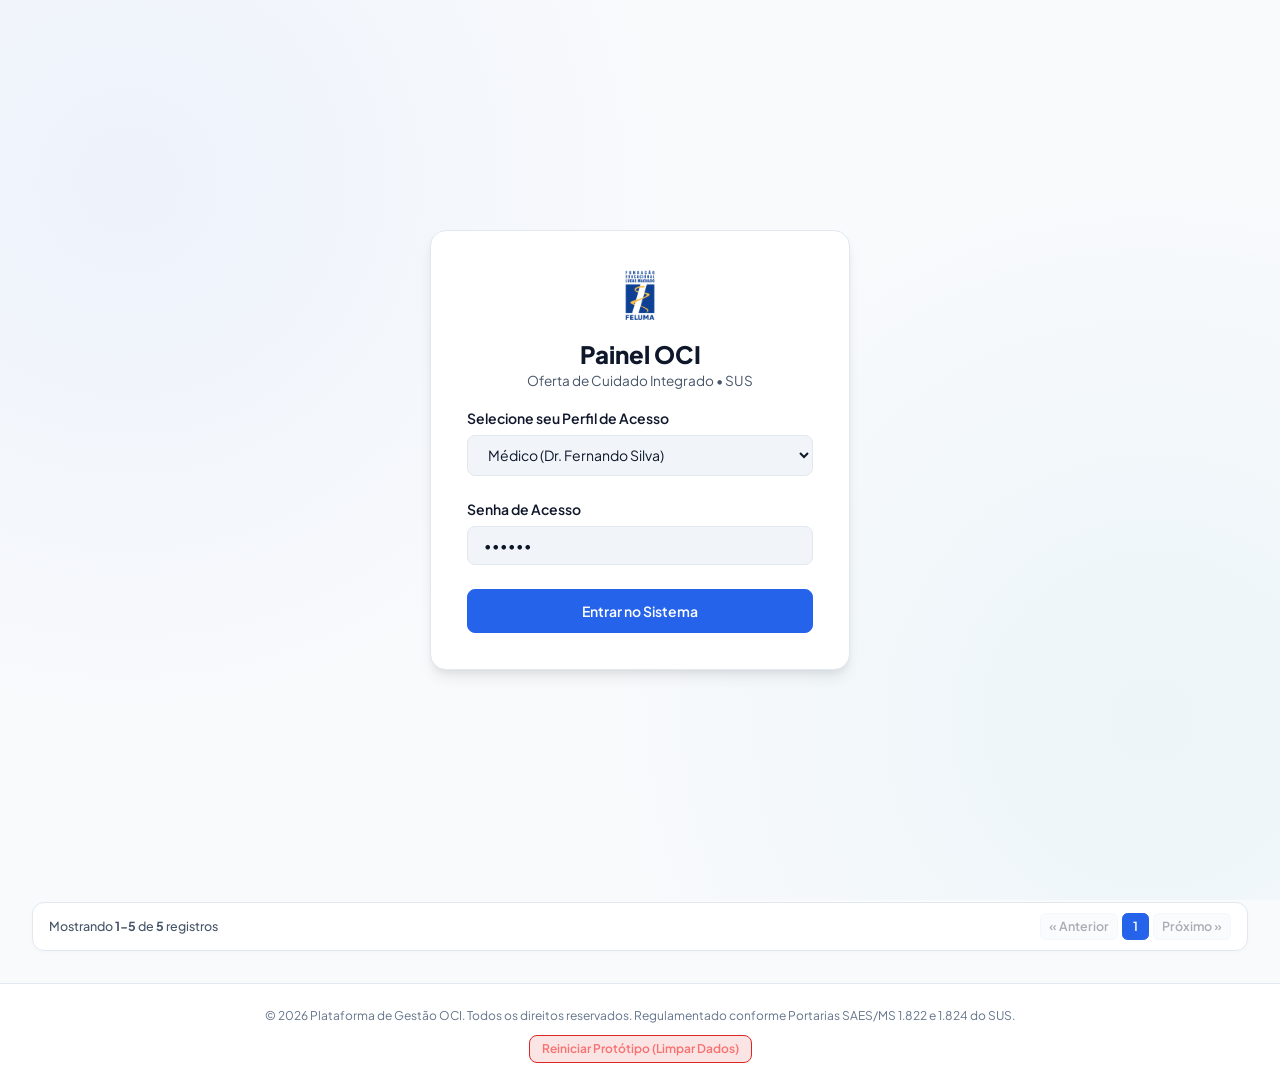
==== index.html @ 4ead066e "fix: consolidado OCI corrigido (proc.id_remessa) + modal detalhe de remessa com pacientes por OCI" ====
<!DOCTYPE html>
<html lang="pt-BR">
<head>
    <meta charset="UTF-8">
    <meta name="viewport" content="width=device-width, initial-scale=1.0">
    <title>Plataforma OCI - Oferta de Cuidado Integrado</title>
    <link rel="stylesheet" href="style.css">
</head>
<body>

    <!-- Header -->
    <header>
        <div class="logo-container">
            <img src="Logo_Feluma.png" alt="Logo Feluma" class="logo-img">
            <div class="logo-text">
                <h1>Painel OCI</h1>
                <span>Oferta de Cuidado Integrado (SUS)</span>
            </div>
        </div>

        <!-- Seletor de Perfis -->
        <div class="profile-tabs">
            <button class="tab-btn active" data-profile="medico">
                <svg viewBox="0 0 24 24" width="16" height="16" fill="currentColor"><path d="M12 2C6.48 2 2 6.48 2 12s4.48 10 10 10 10-4.48 10-10S17.52 2 12 2zm1 17h-2v-2h2v2zm2.07-7.75l-.9.92C13.45 12.9 13 13.5 13 15h-2v-.5c0-1.1.45-2.1 1.17-2.83l1.24-1.26c.37-.36.59-.86.59-1.41 0-1.1-.9-2-2-2s-2 .9-2 2H7c0-2.76 2.24-5 5-5s5 2.24 5 5c0 1.04-.42 1.99-1.07 2.75z"/></svg>
                Médico
            </button>
            <button class="tab-btn" data-profile="navegacao">
                <svg viewBox="0 0 24 24" width="16" height="16" fill="currentColor"><path d="M12 2L2 22h20L12 2zm0 3.99L19.53 19H4.47L12 5.99zM13 16h-2v2h2v-2zm0-6h-2v4h2v-4z"/></svg>
                Navegação
            </button>
            <button class="tab-btn" data-profile="faturamento">
                <svg viewBox="0 0 24 24" width="16" height="16" fill="currentColor"><path d="M21 18v1c0 1.1-.9 2-2 2H5c-1.11 0-2-.9-2-2V5c0-1.1.89-2 2-2h14c1.1 0 2 .9 2 2v1h-9c-1.11 0-2 .9-2 2v8c0 1.1.89 2 2 2h9zm-9-2h10V8H12v8zm4-2.5c-.83 0-1.5-.67-1.5-1.5s.67-1.5 1.5-1.5 1.5.67 1.5 1.5-.67 1.5-1.5 1.5z"/></svg>
                Faturamento
            </button>
        </div>

        <!-- Botão Panorama Geral (Acessível a todos) -->
        <button class="btn btn-sm" id="btn-panorama-geral" style="margin-left: auto; margin-right: 1rem; background-color: var(--accent-glow); color: var(--accent); border-color: var(--accent); font-weight: 700; display: inline-flex; align-items: center; gap: 0.25rem;" onclick="openPanoramaGeralModal()">
            <svg viewBox="0 0 24 24" width="14" height="14" fill="currentColor" style="margin-top:-1px;"><path d="M19 3H5c-1.1 0-2 .9-2 2v14c0 1.1.9 2 2 2h14c1.1 0 2-.9 2-2V5c0-1.1-.9-2-2-2zM9 17H7v-7h2v7zm4 0h-2V7h2v10zm4 0h-2v-4h2v4z"/></svg>
            Panorama Geral OCI
        </button>

        <!-- Informações do Usuário Ativo -->
        <div class="user-badge">
            <div class="user-avatar" id="avatar-sigla">DR</div>
            <div class="user-info">
                <span class="user-name">Dr. Fernando Silva</span>
                <span class="user-role">Médico Prestador</span>
            </div>
            <button class="btn btn-sm btn-logout" id="btn-logout" style="margin-left: 0.75rem; background-color: var(--danger-glow); color: var(--danger); border-color: var(--danger); font-size: 0.7rem; padding: 0.25rem 0.5rem;">
                Sair
            </button>
        </div>
    </header>

    <!-- Main Content -->
    <main>
        
        <!-- VISÃO 1: MÉDICO -->
        <section id="view-medico" class="view-section active">
            <div class="section-header">
                <div class="section-title">
                    <h2>Meus Atendimentos</h2>
                    <p>Selecione um atendimento realizado no SoulMV (Oracle) para incluir o paciente em uma linha de cuidado OCI do SUS.</p>
                </div>
            </div>

            <!-- Stats Rápidos -->
            <div class="stats-grid">
                <div class="stat-card blue">
                    <div class="stat-icon">
                        <svg viewBox="0 0 24 24" fill="currentColor"><path d="M19 3H5c-1.1 0-2 .9-2 2v14c0 1.1.9 2 2 2h14c1.1 0 2-.9 2-2V5c0-1.1-.9-2-2-2zm-2 10h-4v4h-2v-4H7v-2h4V7h2v4h4v2z"/></svg>
                    </div>
                    <div class="stat-info">
                        <div class="stat-value" id="stat-medico-pendentes">0</div>
                        <div class="stat-label">Atendimentos Sem OCI</div>
                    </div>
                </div>
            </div>

            <!-- Filtros -->
            <div class="actions-bar">
                <div class="filters" style="display:flex; gap:0.75rem; flex-wrap:wrap; align-items:center;">
                    <input type="text" id="search-medico" class="search-input" placeholder="Buscar por paciente ou atendimento..." oninput="resetPageMedicoAndRender()">
                    <div style="display:inline-flex; align-items:center; gap:0.5rem; font-size:0.85rem; color:var(--text-secondary);">
                        <label for="medico-date-start">Período de:</label>
                        <input type="date" id="medico-date-start" class="select-input" style="padding:0.4rem 0.6rem;" onchange="resetPageMedicoAndRender()">
                        <label for="medico-date-end">até:</label>
                        <input type="date" id="medico-date-end" class="select-input" style="padding:0.4rem 0.6rem;" onchange="resetPageMedicoAndRender()">
                    </div>
                </div>
            </div>

            <!-- Tabela de Atendimentos -->
            <div class="table-container">
                <table>
                    <thead>
                        <tr>
                            <th>Nº Atendimento (SoulMV)</th>
                            <th>Unidade</th>
                            <th>Data Atend.</th>
                            <th>Prontuário</th>
                            <th>Paciente</th>
                            <th>Especialidade</th>
                            <th>Status OCI</th>
                            <th>Ações</th>
                        </tr>
                    </thead>
                    <tbody id="table-medico-body">
                        <!-- Gerado Dinamicamente -->
                    </tbody>
                </table>
            </div>
            <!-- Paginação do Médico -->
            <div id="medico-pagination" class="pagination-container">
                <!-- Gerado dinamicamente via JS -->
            </div>
        </section>

        <!-- VISÃO 2: NAVEGAÇÃO -->
        <section id="view-navegacao" class="view-section">
            <div class="section-header">
                <div class="section-title">
                    <h2>Navegação de Pacientes (Linha de Cuidado OCI)</h2>
                    <p>Acompanhe os procedimentos solicitados pelos médicos, realize os agendamentos e registre a data de conclusão.</p>
                </div>
            </div>

            <div class="stats-grid">
                <div class="stat-card info">
                    <div class="stat-icon">
                        <svg viewBox="0 0 24 24" fill="currentColor"><path d="M16 11c1.66 0 2.99-1.34 2.99-3S17.66 5 16 5c-1.66 0-3 1.34-3 3s1.34 3 3 3zm-8 0c1.66 0 2.99-1.34 2.99-3S9.66 5 8 5C6.34 5 5 6.34 5 8s1.34 3 3 3zm0 2c-2.33 0-7 1.17-7 3.5V19h14v-2.5c0-2.33-4.67-3.5-7-3.5zm8 0c-.29 0-.62.02-.97.05 1.16.84 1.97 1.97 1.97 3.45V19h6v-2.5c0-2.33-4.67-3.5-7-3.5z"/></svg>
                    </div>
                    <div class="stat-info">
                        <div class="stat-value" id="stat-navegacao-ativas">0</div>
                        <div class="stat-label">Pacientes Ativos em OCI</div>
                    </div>
                </div>
            </div>

            <div class="actions-bar">
                <div class="filters" style="display:flex; gap:0.75rem; flex-wrap:wrap; align-items:center;">
                    <input type="text" id="search-navegacao" class="search-input" placeholder="Buscar por paciente ou código OCI..." oninput="resetPageNavegacaoAndRender()">
                    <div style="display:inline-flex; align-items:center; gap:0.5rem; font-size:0.85rem; color:var(--text-secondary);">
                        <label for="navegacao-date-start">Inclusão OCI de:</label>
                        <input type="date" id="navegacao-date-start" class="select-input" style="padding:0.4rem 0.6rem;" onchange="resetPageNavegacaoAndRender()">
                        <label for="navegacao-date-end">até:</label>
                        <input type="date" id="navegacao-date-end" class="select-input" style="padding:0.4rem 0.6rem;" onchange="resetPageNavegacaoAndRender()">
                    </div>
                </div>
            </div>

            <!-- Grade de Cartões de Navegação -->
            <div class="kanban-board" id="navegacao-cards">
                <!-- Gerado Dinamicamente -->
            </div>
            <!-- Paginação da Navegação -->
            <div id="navegacao-pagination" class="pagination-container">
                <!-- Gerado dinamicamente via JS -->
            </div>
        </section>

        <!-- VISÃO 3: FATURAMENTO -->
        <section id="view-faturamento" class="view-section">
            <div class="section-header">
                <div class="section-title">
                    <h2>Auditoria e Faturamento SUS (APAC OCI)</h2>
                    <p>Controle as contas pacientes criadas automaticamente. Valide a integridade de dados e envie os exames concluídos ao SUS.</p>
                </div>
            </div>

            <div class="stats-grid">
                <div class="stat-card green">
                    <div class="stat-icon">
                        <svg viewBox="0 0 24 24" fill="currentColor"><path d="M12 2C6.48 2 2 6.48 2 12s4.48 10 10 10 10-4.48 10-10S17.52 2 12 2zm1 15h-2v-6h2v6zm0-8h-2V7h2v2z"/></svg>
                    </div>
                    <div class="stat-info">
                        <div class="stat-value" id="stat-faturamento-faturados">0</div>
                        <div class="stat-label">Exames Prontos/Faturados</div>
                    </div>
                </div>
                <div class="stat-card red">
                    <div class="stat-icon">
                        <svg viewBox="0 0 24 24" fill="currentColor"><path d="M12 2C6.48 2 2 6.48 2 12s4.48 10 10 10 10-4.48 10-10S17.52 2 12 2zm1 15h-2v-2h2v2zm0-4h-2V7h2v6z"/></svg>
                    </div>
                    <div class="stat-info">
                        <div class="stat-value" id="stat-faturamento-glosados">0</div>
                        <div class="stat-label">Glosas Ativas (Recusadas)</div>
                    </div>
                </div>
                <div class="stat-card orange">
                    <div class="stat-icon">
                        <svg viewBox="0 0 24 24" fill="currentColor"><path d="M19 3H5c-1.1 0-2 .9-2 2v14c0 1.1.9 2 2 2h14c1.1 0 2-.9 2-2V5c0-1.1-.9-2-2-2zm-5 14H7v-2h7v2zm3-4H7v-2h10v2zm0-4H7V7h10v2z"/></svg>
                    </div>
                    <div class="stat-info">
                        <div class="stat-value" id="stat-faturamento-remessas">0</div>
                        <div class="stat-label">Lotes de Remessa Fechados</div>
                    </div>
                </div>
            </div>

            <!-- Layout Duas Colunas para Auditoria e Lotes -->
            <div style="display: grid; grid-template-columns: 2.2fr 1fr; gap: 1.5rem; align-items: start;">
                
                <!-- Coluna Esquerda: Contas Pacientes -->
                <div>
                    <div class="actions-bar" style="margin-bottom: 1rem;">
                        <div class="filters" style="display:flex; gap:0.75rem; flex-wrap:wrap; align-items:center; flex:1;">
                            <input type="text" id="search-faturamento" class="search-input" placeholder="Buscar por paciente ou código OCI..." oninput="resetPageFaturamentoAndRender()" style="max-width:240px;">
                            <div style="display:inline-flex; align-items:center; gap:0.35rem; font-size:0.78rem; color:var(--text-secondary);">
                                <label for="faturamento-date-start">OCI de:</label>
                                <input type="date" id="faturamento-date-start" class="select-input" style="padding:0.35rem 0.5rem; font-size:0.78rem;" onchange="resetPageFaturamentoAndRender()">
                                <label for="faturamento-date-end">até:</label>
                                <input type="date" id="faturamento-date-end" class="select-input" style="padding:0.35rem 0.5rem; font-size:0.78rem;" onchange="resetPageFaturamentoAndRender()">
                            </div>
                        </div>
                        <button class="btn" onclick="openGerenciarOcisModal()" style="background-color: var(--info-glow); color: var(--info); border-color: var(--info); font-size: 0.78rem; padding: 0.45rem 0.75rem;">
                            Tabela OCI
                        </button>
                    </div>
                    
                    <div id="faturamento-contas-list">
                        <!-- Gerado Dinamicamente -->
                    </div>
                    <!-- Paginação do Faturamento -->
                    <div id="faturamento-pagination" class="pagination-container" style="margin-top: 1rem;">
                        <!-- Gerado dinamicamente via JS -->
                    </div>
                </div>
                
                <!-- Coluna Direita: Painel de Lotes e Faturas -->
                <div>
                    <div style="background-color: var(--bg-secondary); border: 1px solid var(--border-color); border-radius: 0.75rem; padding: 1.25rem; box-shadow: var(--card-shadow);">
                        <div style="display: flex; justify-content: space-between; align-items: center; border-bottom: 1px solid var(--border-color); padding-bottom: 0.75rem; margin-bottom: 1rem; flex-wrap: wrap; gap: 0.5rem;">
                            <h3 style="font-size: 1rem; font-weight: 700;">Lotes de Remessa (SUS)</h3>
                            <div style="display: flex; gap: 0.35rem;">
                                <button class="btn btn-primary btn-sm" onclick="openGerarRemessaModal()">Criar Remessa</button>
                                <button class="btn btn-sm" onclick="openConsolidadoOcisModal()" style="background-color: var(--success-glow); color: var(--success); border-color: var(--success); font-size: 0.75rem; padding: 0.35rem 0.5rem;" title="Visualizar Consolidação de Remessas agrupadas por OCI">Consolidado OCI</button>
                            </div>
                        </div>
                        </div>
                        
                        <p style="font-size: 0.8rem; color: var(--text-secondary); margin-bottom: 1rem;">
                            Agrupe contas pacientes faturadas e consolide uma remessa (lote de faturamento SUS) para envio ao SIA/SUS.
                        </p>
                        
                        <div id="lista-lotes-remessa" style="display: flex; flex-direction: column; gap: 0.75rem;">
                            <!-- Gerado Dinamicamente -->
                        </div>
                    </div>
                </div>
                
            </div>
        </section>

    </main>

    <!-- FOOTER -->
    <footer>
        <p>&copy; 2026 Plataforma de Gestão OCI. Todos os direitos reservados. Regulamentado conforme Portarias SAES/MS 1.822 e 1.824 do SUS.</p>
        <button class="btn btn-sm" style="margin-top:0.75rem; background-color:var(--danger-glow); color:#f87171; border-color:var(--danger);" onclick="resetSimulador()">Reiniciar Protótipo (Limpar Dados)</button>
    </footer>

    <!-- MODAL 1: INCLUSÃO DE OCI (MÉDICO) -->
    <div id="modal-oci" class="modal-overlay">
        <div class="modal-content">
            <div class="modal-header">
                <div class="modal-title">
                    <h3>Prescrever Oferta de Cuidado Integrado (OCI)</h3>
                </div>
                <button class="modal-close">&times;</button>
            </div>
            <form id="form-inclusao-oci">
                <div class="modal-body">
                    <!-- Resumo do Paciente -->
                    <div class="paciente-info-summary">
                        <div class="info-item">
                            <label>Paciente</label>
                            <span id="modal-paciente-nome">Paciente Exemplo</span>
                        </div>
                        <div class="info-item">
                            <label>Prontuário</label>
                            <span id="modal-paciente-pront">12345</span>
                        </div>
                        <div class="info-item">
                            <label>CPF</label>
                            <span id="modal-paciente-cpf">000.000.000-00</span>
                        </div>
                        <div class="info-item">
                            <label>Cartão SUS (CNS)</label>
                            <span id="modal-paciente-cns">00000000000000</span>
                        </div>
                    </div>

                    <!-- Seleção do tipo de OCI -->
                    <div class="form-group">
                        <label for="select-oci-tipo">Selecionar Linha de Cuidado OCI</label>
                        <select id="select-oci-tipo" class="select-input" required>
                            <!-- Dinâmico conforme especialidade -->
                        </select>
                    </div>

                    <!-- Checklist de Procedimentos -->
                    <div class="form-group">
                        <label>Checklist de Procedimentos Secundários</label>
                        <p style="font-size:0.75rem; color:var(--text-secondary); margin-bottom:0.5rem;">
                            Estes procedimentos serão associados à APAC principal e enviados na Conta Paciente com status "Pendente" para acompanhamento da navegação.
                        </p>
                        <div class="procedures-checklist" id="checklist-container">
                            <!-- Gerado dinamicamente via JS -->
                        </div>
                    </div>
                </div>
                <div class="modal-footer">
                    <button type="button" class="btn btn-close-modal">Cancelar</button>
                    <button type="submit" class="btn btn-primary">Salvar e Iniciar Linha OCI</button>
                </div>
            </form>
        </div>
    </div>

    <!-- MODAL 2: ACOMPANHAMENTO DA NAVEGAÇÃO -->
    <div id="modal-acompanhar" class="modal-overlay">
        <div class="modal-content">
            <div class="modal-header">
                <div class="modal-title">
                    <h3>Acompanhar Cuidado OCI</h3>
                </div>
                <button class="modal-close">&times;</button>
            </div>
            <div class="modal-body">
                <div class="paciente-info-summary">
                    <div class="info-item">
                        <label>Paciente</label>
                        <span id="acomp-paciente-nome">-</span>
                    </div>
                    <div class="info-item">
                        <label>Linha de Cuidado</label>
                        <span id="acomp-oci-nome">-</span>
                    </div>
                    <div class="info-item" style="grid-column: span 2;">
                        <label>Data de Inclusão da OCI</label>
                        <span id="acomp-dt-criacao">-</span>
                    </div>
                </div>

                <div style="font-size:0.875rem; font-weight:700; margin-bottom:0.75rem; color:var(--text-secondary); text-transform:uppercase;">
                    Procedimentos da Linha
                </div>
                <div id="acomp-procedimentos-lista" style="display:flex; flex-direction:column; gap:0.5rem;">
                    <!-- Dinâmico -->
                </div>
            </div>
            <div class="modal-footer">
                <button type="button" class="btn btn-close-modal">Fechar</button>
            </div>
        </div>
    </div>

    <!-- MODAL 3: REGISTRO DE EXECUÇÃO (NAVEGAÇÃO) -->
    <div id="modal-executar" class="modal-overlay" style="z-index: 1100;">
        <div class="modal-content" style="max-width: 450px;">
            <div class="modal-header">
                <div class="modal-title">
                    <h3>Atualizar Procedimento</h3>
                </div>
                <button class="modal-close" onclick="closeModal('modal-executar')">&times;</button>
            </div>
            <form id="form-execucao-proc">
                <input type="hidden" id="exec-proc-index">
                <div class="modal-body">
                    <p style="font-size: 0.9rem; font-weight: 600; margin-bottom: 1rem;" id="exec-proc-nome">-</p>
                    
                    <div class="form-group">
                        <label for="select-exec-status">Status do Procedimento</label>
                        <select id="select-exec-status" class="select-input" required>
                            <option value="Agendado">Agendado</option>
                            <option value="Realizado">Realizado / Concluído</option>
                        </select>
                    </div>

                    <div class="form-group">
                        <label for="input-dt-realizacao">Data de Realização</label>
                        <input type="date" id="input-dt-realizacao" class="select-input" required>
                    </div>

                    <!-- Campo específico para Portaria Oncologia (Atributo 055) -->
                    <div class="form-group" id="onco-required-fields" style="display:none;">
                        <div class="alert-box alert-box-warning">
                            Regra SUS (Portaria 1.824): Para biópsias/anatomopatológicos, é obrigatório preencher a data do laudo da neoplasia para aprovação do SUS.
                        </div>
                        <label for="input-dt-laudo">Data do Laudo/Resultado Diagnóstico</label>
                        <input type="date" id="input-dt-laudo" class="select-input">
                    </div>
                </div>
                <div class="modal-footer">
                    <button type="button" class="btn" onclick="closeModal('modal-executar')">Voltar</button>
                    <button type="submit" class="btn btn-primary">Salvar Status</button>
                </div>
            </form>
        </div>
    </div>

    <!-- MODAL 4: GLOSA DE PROCEDIMENTO (FATURAMENTO) -->
    <div id="modal-glosar" class="modal-overlay">
        <div class="modal-content" style="max-width: 450px;">
            <div class="modal-header">
                <div class="modal-title">
                    <h3>Registrar Glosa SUS</h3>
                </div>
                <button class="modal-close">&times;</button>
            </div>
            <form id="form-glosar-proc">
                <div class="modal-body">
                    <p style="font-size: 0.9rem; font-weight: 600; margin-bottom: 1rem;" id="glosa-proc-nome">-</p>
                    
                    <div class="form-group">
                        <label>Selecione o Motivo da Glosa pelo SUS</label>
                        <div class="glosa-options">
                            <label class="glosa-option">
                                <input type="radio" name="motivo_glosa" value="Falta Data Diagnóstico (Portaria Onco)" checked>
                                Falta Data Diagnóstico (Portaria Onco)
                            </label>
                            <label class="glosa-option">
                                <input type="radio" name="motivo_glosa" value="APAC Expirada (> 2 Competências)">
                                APAC Expirada (> 2 Competências)
                            </label>
                            <label class="glosa-option">
                                <input type="radio" name="motivo_glosa" value="CPF/CNS Inválido ou Inconsistente">
                                CPF/CNS Inválido ou Inconsistente
                            </label>
                            <label class="glosa-option">
                                <input type="radio" name="motivo_glosa" value="Procedimento Sem Correlação Clínica">
                                Procedimento Sem Correlação Clínica
                            </label>
                        </div>
                    </div>
                </div>
                <div class="modal-footer">
                    <button type="button" class="btn btn-close-modal">Cancelar</button>
                    <button type="submit" class="btn btn-primary" style="background-color: var(--danger); border-color: var(--danger);">Confirmar Glosa</button>
                </div>
            </form>
        </div>
    </div>

    <!-- MODAL: CANCELAR INCLUSÃO OCI (Janela de 2 horas) -->
    <div id="modal-cancelar-oci" class="modal-overlay">
        <div class="modal-content" style="max-width: 480px;">
            <div class="modal-header" style="background: linear-gradient(135deg, var(--danger-glow), rgba(239,68,68,0.15)); border-bottom: 1px solid var(--danger);">
                <div class="modal-title">
                    <h3 style="color: var(--danger);">⚠️ Cancelar Inclusão na OCI</h3>
                </div>
                <button class="modal-close">&times;</button>
            </div>
            <div class="modal-body">
                <input type="hidden" id="cancel-oci-id">
                
                <!-- Aviso visual de urgência -->
                <div style="background: var(--danger-glow); border: 1px solid var(--danger); border-radius: 8px; padding: 1rem; margin-bottom: 1.25rem; display:flex; gap:0.75rem; align-items:flex-start;">
                    <span style="font-size:1.5rem; line-height:1;">🚨</span>
                    <div>
                        <p style="font-size: 0.85rem; font-weight: 700; color: var(--danger); margin-bottom: 0.25rem;">Ação irreversível — dentro da janela de segurança</p>
                        <p style="font-size: 0.8rem; color: var(--text-secondary); margin:0;">O paciente <strong id="cancel-oci-paciente-nome">-</strong> será removido completamente da OCI e o atendimento voltará ao status <strong>Pendente</strong>.</p>
                    </div>
                </div>
                
                <!-- Informações -->
                <div style="display: grid; grid-template-columns: 1fr 1fr; gap: 0.75rem; margin-bottom: 1.25rem;">
                    <div style="background: var(--bg-secondary); border-radius: 8px; padding: 0.75rem;">
                        <p style="font-size: 0.7rem; color: var(--text-muted); margin-bottom: 0.2rem; text-transform: uppercase; letter-spacing: 0.05em;">Incluído em</p>
                        <p style="font-size: 0.85rem; font-weight: 600; color: var(--text-primary); margin: 0;" id="cancel-oci-dt-inclusao">-</p>
                    </div>
                    <div style="background: var(--danger-glow); border: 1px solid var(--danger); border-radius: 8px; padding: 0.75rem;">
                        <p style="font-size: 0.7rem; color: var(--danger); margin-bottom: 0.2rem; text-transform: uppercase; letter-spacing: 0.05em;">⏱ Tempo restante</p>
                        <p style="font-size: 0.85rem; font-weight: 700; color: var(--danger); margin: 0;" id="cancel-oci-tempo-restante">-</p>
                    </div>
                </div>
                
                <!-- Motivo obrigatório -->
                <div class="form-group">
                    <label style="font-weight: 600;">Motivo do cancelamento <span style="color: var(--danger);">*</span></label>
                    <textarea id="cancel-oci-motivo" rows="3" 
                        style="width: 100%; padding: 0.6rem 0.75rem; border: 1px solid var(--border-color); border-radius: 6px; font-size: 0.85rem; background: var(--bg-secondary); color: var(--text-primary); resize: vertical; font-family: inherit;"
                        placeholder="Ex: Paciente incluído por engano, prontuário incorreto..."></textarea>
                    <p style="font-size: 0.75rem; color: var(--text-muted); margin-top: 0.25rem;">O motivo será registrado no log de auditoria do sistema.</p>
                </div>
            </div>
            <div class="modal-footer" style="justify-content: space-between;">
                <button type="button" class="btn btn-close-modal">Voltar</button>
                <button type="button" class="btn btn-primary" 
                    onclick="executarCancelamentoOci()"
                    style="background-color: var(--danger); border-color: var(--danger);">
                    Confirmar Cancelamento
                </button>
            </div>
        </div>
    </div>

    <!-- MODAL 5: GERAR FATURA E REMESSA (LOTE SUS) -->
    <div id="modal-gerar-remessa" class="modal-overlay">
        <div class="modal-content">
            <div class="modal-header">
                <div class="modal-title">
                    <h3>Gerar Fatura e Lote de Remessa (SIA/SUS)</h3>
                </div>
                <button class="modal-close">&times;</button>
            </div>
            <form id="form-gerar-remessa">
                <div class="modal-body">
                    <p style="font-size:0.85rem; color:var(--text-secondary); margin-bottom:1rem;">
                        Selecione as contas pacientes e os exames faturados para compor o lote de remessa eletrônica.
                    </p>
                    
                    <div style="display: grid; grid-template-columns: repeat(2, 1fr); gap: 1rem; margin-bottom: 1.5rem;">
                        <div class="form-group" style="margin-bottom:0;">
                            <label for="remessa-id-input">Número do Lote/Remessa</label>
                            <input type="text" id="remessa-id-input" class="select-input" required readonly>
                        </div>
                        <div class="form-group" style="margin-bottom:0;">
                            <label for="remessa-competencia-input">Competência SUS</label>
                            <select id="remessa-competencia-input" class="select-input" required>
                                <!-- JS gera competência atual e subsequente -->
                            </select>
                        </div>
                    </div>

                    <div class="form-group">
                        <label>Contas Pacientes OCI Elegíveis</label>
                        <p style="font-size: 0.75rem; color: var(--text-muted); margin-bottom: 0.5rem;">
                            Somente pacientes com procedimentos marcados como "Faturado" ou "Reapresentado" e que ainda não foram inseridos em outro lote de remessa.
                        </p>
                        
                        <div class="procedures-checklist" id="remessa-pacientes-checklist" style="max-height: 220px;">
                            <!-- Dinâmico -->
                        </div>
                    </div>
                </div>
                <div class="modal-footer">
                    <button type="button" class="btn btn-close-modal">Cancelar</button>
                    <button type="submit" class="btn btn-primary">Salvar Lote (Em Aberto)</button>
                </div>
            </form>
        </div>
    </div>

    <!-- MODAL 6: TRANSFERIR PACIENTE DE REMESSA -->
    <div id="modal-transferir-paciente" class="modal-overlay">
        <div class="modal-content" style="max-width: 450px;">
            <div class="modal-header">
                <div class="modal-title">
                    <h3>Transferir Paciente de Lote</h3>
                </div>
                <button class="modal-close">&times;</button>
            </div>
            <form id="form-transferir-paciente">
                <input type="hidden" id="transf-paciente-id">
                <input type="hidden" id="transf-origem-id">
                <div class="modal-body">
                    <div style="background-color: var(--bg-tertiary); border: 1px solid var(--border-color); border-radius: 0.5rem; padding: 0.75rem; margin-bottom: 1.25rem;">
                        <p style="font-size:0.875rem;">Paciente: <strong id="transf-paciente-nome">-</strong></p>
                        <p style="font-size:0.75rem; color:var(--text-secondary); margin-top:0.25rem;">Lote de Origem: <strong id="transf-lote-origem">-</strong></p>
                    </div>

                    <div class="form-group">
                        <label>Selecione o Destino da Transferência</label>
                        <div class="glosa-options" id="transf-opcoes-lote">
                            <!-- Inserido dinamicamente (lotes em aberto ou criar novo) -->
                        </div>
                    </div>
                </div>
                <div class="modal-footer">
                    <button type="button" class="btn btn-close-modal">Cancelar</button>
                    <button type="submit" class="btn btn-primary">Confirmar Transferência</button>
                </div>
            </form>
        </div>
    </div>

    <!-- MODAL 7: GERENCIAR TABELAS OCI (CADASTRO E LISTAGEM) -->
    <div id="modal-gerenciar-ocis" class="modal-overlay">
        <div class="modal-content" style="max-width: 750px;">
            <div class="modal-header">
                <div class="modal-title">
                    <h3>Tabela de Procedimentos OCI</h3>
                </div>
                <button class="modal-close" onclick="closeModal('modal-gerenciar-ocis')">&times;</button>
            </div>
            
            <!-- Abas internas do Modal -->
            <div class="modal-tabs" style="display: flex; background-color: var(--bg-tertiary); border-bottom: 1px solid var(--border-color); padding: 0.25rem 0.5rem; gap: 0.25rem;">
                <button class="modal-tab-btn active" id="tab-btn-listar-ocis" onclick="switchModalTab('listar')">Linhas OCI Ativas</button>
                <button class="modal-tab-btn" id="tab-btn-cadastrar-oci" onclick="switchModalTab('cadastrar')">Cadastrar Nova OCI</button>
            </div>
            
            <div class="modal-body" style="padding: 1.25rem;">
                
                <!-- ABA 1: LISTAGEM DE OCIS -->
                <div id="modal-tab-content-listar" class="modal-tab-content active">
                    <p style="font-size: 0.8rem; color: var(--text-secondary); margin-bottom: 1rem;">
                        Estas são as Ofertas de Cuidado Integrado atualmente cadastradas no sistema. Elas ficam disponíveis para prescrição médica no Painel Clínico.
                    </p>
                    <div class="table-container" style="margin-bottom:0; max-height: 350px; overflow-y: auto;">
                        <table>
                            <thead>
                                <tr>
                                    <th>Código</th>
                                    <th>Linha de Cuidado</th>
                                    <th>Especialidade</th>
                                    <th>Valor APAC</th>
                                    <th>Ações</th>
                                </tr>
                            </thead>
                            <tbody id="table-gerenciar-ocis-body">
                                <!-- Gerado dinamicamente via JS -->
                            </tbody>
                        </table>
                    </div>
                </div>
                
                <!-- ABA 2: CADASTRO DE NOVA OCI -->
                <div id="modal-tab-content-cadastrar" class="modal-tab-content">
                    <form id="form-cadastrar-oci">
                        <div style="display: grid; grid-template-columns: 1fr 1fr; gap: 1rem; margin-bottom: 1rem;">
                            <div class="form-group" style="margin-bottom: 0;">
                                <label for="oci-novo-codigo">Código da OCI (APAC Principal)</label>
                                <input type="text" id="oci-novo-codigo" class="select-input" placeholder="Ex: 09.02.01.001-8" required style="width: 100%;">
                            </div>
                            <div class="form-group" style="margin-bottom: 0;">
                                <label for="oci-novo-nome">Nome da Linha de Cuidado</label>
                                <input type="text" id="oci-novo-nome" class="select-input" placeholder="Ex: OCI Risco Cirúrgico" required style="width: 100%;">
                            </div>
                        </div>
                        
                        <div style="display: grid; grid-template-columns: 1fr 1fr; gap: 1rem; margin-bottom: 1rem;">
                            <div class="form-group" style="margin-bottom: 0;">
                                <label for="oci-nova-especialidade">Especialidade Clínica</label>
                                <select id="oci-nova-especialidade" class="select-input" required style="width: 100%;">
                                    <option value="Cardiologia">Cardiologia</option>
                                    <option value="Oncologia">Oncologia</option>
                                    <option value="Ortopedia">Ortopedia</option>
                                    <option value="Oftalmologia">Oftalmologia</option>
                                    <option value="Outra">Outra</option>
                                </select>
                            </div>
                            <div class="form-group" style="margin-bottom: 0;">
                                <label for="oci-novo-valor">Valor do Repasse SUS (Principal)</label>
                                <input type="number" id="oci-novo-valor" class="select-input" placeholder="Ex: 250.00" step="0.01" min="0" required style="width: 100%;">
                            </div>
                        </div>
                        
                        <!-- Painel de Inclusão de Procedimentos Secundários -->
                        <div style="border: 1px solid var(--border-color); border-radius: 0.75rem; padding: 1rem; background-color: var(--bg-tertiary); margin-top: 1.25rem;">
                            <h4 style="font-size: 0.85rem; font-weight: 700; margin-bottom: 0.75rem; text-transform: uppercase; color: var(--text-secondary);">
                                Procedimentos Secundários da OCI
                            </h4>
                            
                            <div style="display: grid; grid-template-columns: 1.2fr 2fr 0.6fr 0.8fr; gap: 0.5rem; align-items: end; margin-bottom: 0.75rem;">
                                <div class="form-group" style="margin-bottom: 0;">
                                    <label style="font-size: 0.75rem;">Cód. Procedimento</label>
                                    <input type="text" id="proc-novo-codigo" class="select-input" placeholder="Ex: 02.11.02.003-6" style="width: 100%;">
                                </div>
                                <div class="form-group" style="margin-bottom: 0;">
                                    <label style="font-size: 0.75rem;">Nome do Exame/Consulta</label>
                                    <input type="text" id="proc-novo-nome" class="select-input" placeholder="Ex: Eletrocardiograma" style="width: 100%;">
                                </div>
                                <div class="form-group" style="margin-bottom: 0;">
                                    <label style="font-size: 0.75rem;">Qtd</label>
                                    <input type="number" id="proc-nova-qtd" class="select-input" value="1" min="1" style="width: 100%;">
                                </div>
                                <div class="form-group" style="margin-bottom: 0; text-align: center;">
                                    <label style="font-size: 0.72rem; display: block; margin-bottom: 0.35rem;">Laudo Onco?</label>
                                    <input type="checkbox" id="proc-novo-onco" style="width: 1.1rem; height: 1.1rem; accent-color: var(--accent);">
                                </div>
                            </div>
                            
                            <button type="button" class="btn btn-sm btn-primary" onclick="adicionarProcedimentoTemporario()" style="margin-bottom: 1rem; width: 100%; justify-content: center;">
                                + Inserir Procedimento na Lista
                            </button>
                            
                            <!-- Lista temporária com scroll -->
                            <div class="procedures-checklist" style="max-height: 140px; border-color: var(--border-color);">
                                <div class="checklist-title">
                                    <span>Procedimentos Adicionados</span>
                                    <span id="temp-procs-count">0 adicionados</span>
                                </div>
                                <div id="temp-procs-lista-container">
                                    <!-- Dinâmico -->
                                </div>
                            </div>
                        </div>
                        
                        <div class="modal-footer" style="padding: 1rem 0 0 0; background-color: transparent; border-top: none; margin-top: 1rem;">
                            <button type="button" class="btn" onclick="closeModal('modal-gerenciar-ocis')">Cancelar</button>
                            <button type="submit" class="btn btn-primary">Salvar Definição de OCI</button>
                        </div>
                    </form>
                </div>
                
            </div>
        </div>
    </div>

    <!-- TELA DE LOGIN (SOBREPOSIÇÃO) -->
    <div id="view-login" class="login-wrapper">
        <div class="login-card">
            <div class="login-logo-container">
                <img src="Logo_Feluma.png" alt="Logo Feluma" class="login-logo-img">
                <h2>Painel OCI</h2>
                <p>Oferta de Cuidado Integrado • SUS</p>
            </div>
            
            <form id="form-login">
                <div class="form-group">
                    <label for="login-username">Selecione seu Perfil de Acesso</label>
                    <select id="login-username" class="select-input" required style="width: 100%;">
                        <option value="medico">Médico (Dr. Fernando Silva)</option>
                        <option value="navegacao">Navegação (Aline Fonseca)</option>
                        <option value="faturamento">Faturamento (Lucas Mendes)</option>
                    </select>
                </div>
                
                <div class="form-group">
                    <label for="login-password">Senha de Acesso</label>
                    <input type="password" id="login-password" class="select-input" value="123456" required style="width: 100%;">
                </div>
                
                <button type="submit" class="btn btn-primary" style="width: 100%; justify-content: center; padding: 0.75rem;">
                    Entrar no Sistema
                </button>
            </form>
        </div>
    </div>

    <!-- MODAL 8: PANORAMA GERAL E EVOLUÇÃO DO CUIDADO -->
    <div id="modal-panorama-geral" class="modal-overlay" style="z-index: 1050;">
        <div class="modal-content" style="max-width: 1200px; width: 95vw;">
            <div class="modal-header">
                <div class="modal-title">
                    <h3>Panorama Geral e Evolução do Cuidado OCI</h3>
                </div>
                <button class="modal-close" onclick="closeModal('modal-panorama-geral')">&times;</button>
            </div>
            <div class="modal-body" style="padding: 1.5rem;">
                <!-- KPIs Rápidos do Panorama -->
                <div class="stats-grid" style="grid-template-columns: repeat(auto-fit, minmax(160px, 1fr)); gap: 1rem; margin-bottom: 1.5rem;">
                    <div class="stat-card blue" style="padding: 0.75rem 1rem;">
                        <div class="stat-info">
                            <div class="stat-value" id="pan-kpi-pacientes" style="font-size: 1.5rem; text-align: left;">0</div>
                            <div class="stat-label" style="font-size: 0.7rem;">Pacientes Ativos</div>
                        </div>
                    </div>
                    <div class="stat-card info" style="padding: 0.75rem 1rem;">
                        <div class="stat-info">
                            <div class="stat-value" id="pan-kpi-progresso" style="font-size: 1.5rem; text-align: left;">0%</div>
                            <div class="stat-label" style="font-size: 0.7rem;">Conclusão Média</div>
                        </div>
                    </div>
                    <div class="stat-card green" style="padding: 0.75rem 1rem;">
                        <div class="stat-info">
                            <div class="stat-value" id="pan-kpi-valor" style="font-size: 1.5rem; text-align: left;">R$ 0,00</div>
                            <div class="stat-label" style="font-size: 0.7rem;">Repasse Previsto</div>
                        </div>
                    </div>
                    <div class="stat-card orange" style="padding: 0.75rem 1rem;">
                        <div class="stat-info">
                            <div class="stat-value" id="pan-kpi-glosas" style="font-size: 1.5rem; text-align: left;">0%</div>
                            <div class="stat-label" style="font-size: 0.7rem;">Taxa de Glosa</div>
                        </div>
                    </div>
                </div>
                <!-- Barra de Ações / Filtro do Panorama -->
                <div style="display: flex; justify-content: space-between; align-items: center; margin-bottom: 1rem; background-color: var(--bg-tertiary); border: 1px solid var(--border-color); border-radius: 0.5rem; padding: 0.5rem 1rem; flex-wrap: wrap; gap: 0.5rem;">
                    <div style="display: flex; align-items: center; gap: 0.5rem; flex: 1; min-width: 280px;">
                        <svg viewBox="0 0 24 24" width="16" height="16" fill="currentColor" style="color: var(--text-secondary);"><path d="M15.5 14h-.79l-.28-.27C15.41 12.59 16 11.11 16 9.5 16 5.91 13.09 3 9.5 3S3 5.91 3 9.5 5.91 16 9.5 16c1.61 0 3.09-.59 4.23-1.57l.27.28v.79l5 4.99L20.49 19l-4.99-5zm-6 0C7.01 14 5 11.99 5 9.5S7.01 5 9.5 5 14 7.01 14 9.5 11.99 14 9.5 14z"/></svg>
                        <input type="text" id="search-panorama" class="search-input" placeholder="Filtrar por nome, prontuário, CPF ou código OCI..." oninput="renderPanoramaGeral()" style="max-width: 380px; padding: 0.4rem 0.75rem; font-size: 0.8rem; height: auto; margin-bottom: 0;">
                    </div>
                    <span style="font-size: 0.75rem; color: var(--text-muted); font-weight: 500;">
                        💡 Dica: Clique em qualquer linha da tabela para ver o detalhamento dos exames.
                    </span>
                </div>

                <!-- Tabela de Evolução -->
                <div class="table-container" style="max-height: 400px; overflow-y: auto;">
                    <table>
                        <thead>
                            <tr>
                                <th>Paciente (ID)</th>
                                <th>Linha de Cuidado</th>
                                <th>Data Início</th>
                                <th>Exames Concluídos</th>
                                <th>Status Faturamento</th>
                                <th>Evolução / Linha do Tempo</th>
                            </tr>
                        </thead>
                        <tbody id="table-panorama-body">
                            <!-- Gerado dinamicamente via JS -->
                        </tbody>
                    </table>
                </div>
            </div>
            <div class="modal-footer">
                <button type="button" class="btn" onclick="closeModal('modal-panorama-geral')">Fechar</button>
            </div>
        </div>
    </div>

    <!-- MODAL 9: DETALHAMENTO DE PROCEDIMENTOS (PANORAMA GERAL) -->
    <div id="modal-detalhe-panorama" class="modal-overlay" style="z-index: 1100;">
        <div class="modal-content" style="max-width: 600px;">
            <div class="modal-header">
                <div class="modal-title">
                    <h3>Detalhamento dos Procedimentos</h3>
                </div>
                <button class="modal-close" onclick="closeModal('modal-detalhe-panorama')">&times;</button>
            </div>
            <div class="modal-body" style="padding: 1.25rem;">
                <div class="paciente-info-summary" style="margin-bottom: 1.25rem; padding: 0.75rem; display: grid; grid-template-columns: repeat(2, 1fr); gap: 0.5rem;">
                    <div class="info-item" style="grid-column: span 2;">
                        <label style="font-size: 0.7rem; color: var(--text-secondary);">Paciente</label>
                        <strong id="det-pan-paciente-nome" style="font-size: 0.95rem; color: var(--text-primary);">-</strong>
                    </div>
                    <div class="info-item">
                        <label style="font-size: 0.7rem; color: var(--text-secondary);">Linha de Cuidado</label>
                        <strong id="det-pan-oci-nome" style="font-size: 0.8rem; color: var(--text-primary);">-</strong>
                    </div>
                    <div class="info-item">
                        <label style="font-size: 0.7rem; color: var(--text-secondary);">Código OCI (APAC)</label>
                        <strong id="det-pan-oci-codigo" style="font-size: 0.8rem; color: var(--text-primary); font-family: monospace;">-</strong>
                    </div>
                    <div class="info-item">
                        <label style="font-size: 0.7rem; color: var(--text-secondary);">Data de Inclusão da OCI</label>
                        <strong id="det-pan-dt-criacao" style="font-size: 0.8rem; color: var(--text-primary);">-</strong>
                    </div>
                    <div class="info-item">
                        <label style="font-size: 0.7rem; color: var(--text-secondary);">Unidade Hospitalar</label>
                        <strong id="det-pan-unidade" style="font-size: 0.8rem; color: var(--text-primary);">-</strong>
                    </div>
                </div>
                
                <div style="font-size: 0.75rem; font-weight: 700; color: var(--text-secondary); text-transform: uppercase; margin-bottom: 0.5rem; letter-spacing: 0.5px;">
                    Procedimentos da Linha de Cuidado
                </div>
                <div id="det-pan-procedimentos-lista" style="display: flex; flex-direction: column; gap: 0.5rem; max-height: 300px; overflow-y: auto;">
                    <!-- Inserido dinamicamente via JS -->
                </div>
            </div>
            <div class="modal-footer">
                <button type="button" class="btn" onclick="closeModal('modal-detalhe-panorama')">Fechar Detalhes</button>
            </div>
        </div>
    </div>

    <!-- MODAL 10: CONSOLIDADO DE REMESSAS POR OCI -->
    <div id="modal-consolidado-remessas" class="modal-overlay" style="z-index: 1050;">
        <div class="modal-content" style="max-width: 1050px; width: 95vw;">
            <div class="modal-header">
                <div class="modal-title">
                    <h3>Consolidado de Remessas por Linha de Cuidado (OCI)</h3>
                </div>
                <button class="modal-close" onclick="closeModal('modal-consolidado-remessas')">&times;</button>
            </div>
            <div class="modal-body" style="padding: 1.5rem;">
                <p style="font-size:0.8rem; color:var(--text-secondary); margin-bottom:1.25rem;">
                    Abaixo estão consolidadas todas as contas de pacientes e procedimentos secundários enviados em lotes de remessa SUS, agrupados por linha de cuidado (OCI).
                </p>
                <div id="consolidado-ocis-container" style="display: flex; flex-direction: column; gap: 1.25rem; max-height: 450px; overflow-y: auto;">
                    <!-- Gerado dinamicamente via JS -->
                </div>
            </div>
            <div class="modal-footer">
                <button type="button" class="btn" onclick="closeModal('modal-consolidado-remessas')">Fechar Consolidação</button>
            </div>
        </div>
    </div>

    <!-- MODAL: DETALHE DA REMESSA (clique no card) -->
    <div id="modal-detalhe-remessa" class="modal-overlay" style="z-index: 1060;">
        <div class="modal-content" style="max-width: 860px; width: 95vw;">
            <div class="modal-header">
                <div class="modal-title">
                    <h3>Detalhe da Remessa</h3>
                    <div style="display:flex; align-items:center; gap:0.75rem; margin-top:0.25rem; flex-wrap:wrap;">
                        <span style="font-family:monospace; font-size:0.8rem; font-weight:700; color:var(--accent);" id="detalhe-remessa-id">-</span>
                        <span style="font-size:0.75rem; color:var(--text-muted);">Competência: <strong id="detalhe-remessa-competencia">-</strong></span>
                        <span style="font-size:0.75rem; color:var(--text-muted);">Fechamento: <strong id="detalhe-remessa-dt">-</strong></span>
                        <span class="badge badge-warning" id="detalhe-remessa-status">-</span>
                    </div>
                </div>
                <button class="modal-close" onclick="closeModal('modal-detalhe-remessa')">&times;</button>
            </div>
            <div class="modal-body" style="padding:1.25rem; max-height:65vh; overflow-y:auto;">
                <div id="detalhe-remessa-body">
                    <!-- Preenchido dinamicamente -->
                </div>
            </div>
            <div class="modal-footer">
                <button type="button" class="btn" onclick="closeModal('modal-detalhe-remessa')">Fechar</button>
            </div>
        </div>
    </div>

    <script src="app.js"></script>
</body>
</html>
---- style.css ----
@import url('https://fonts.googleapis.com/css2?family=Plus+Jakarta+Sans:wght@300;400;500;600;700;800&display=swap');

:root {
    --bg-primary: #f8fafc; /* slate 50 - Fundo principal limpo e suave */
    --bg-secondary: #ffffff; /* Fundo dos cartões, tabelas e modais */
    --bg-tertiary: #f1f5f9; /* slate 100 - Fundo interno ou secundário */
    --border-color: #e2e8f0; /* slate 200 - Bordas sutis */
    
    --text-primary: #0f172a; /* slate 900 - Texto principal bem escuro */
    --text-secondary: #475569; /* slate 600 - Texto secundário legível */
    --text-muted: #64748b; /* slate 500 - Texto de apoio */
    
    /* Cores do Tema */
    --accent: #2563eb; /* Azul SUS médico vibrante */
    --accent-hover: #1d4ed8;
    --accent-glow: rgba(37, 99, 235, 0.15);
    
    --success: #16a34a; /* verde 600 */
    --success-glow: rgba(22, 163, 74, 0.12);
    
    --warning: #d97706; /* amarelo 600 */
    --warning-glow: rgba(217, 119, 6, 0.12);
    
    --danger: #dc2626; /* vermelho 600 */
    --danger-glow: rgba(220, 38, 38, 0.12);
    
    --info: #0891b2; /* ciano 600 */
    --info-glow: rgba(8, 145, 178, 0.12);
    
    --card-shadow: 0 4px 6px -1px rgba(0, 0, 0, 0.05), 0 10px 15px -3px rgba(0, 0, 0, 0.08);
    --transition: all 0.3s cubic-bezier(0.4, 0, 0.2, 1);
}

* {
    margin: 0;
    padding: 0;
    box-sizing: border-box;
    font-family: 'Plus Jakarta Sans', sans-serif;
}

body {
    background-color: var(--bg-primary);
    color: var(--text-primary);
    min-height: 100vh;
    display: flex;
    flex-direction: column;
    overflow-x: hidden;
}

/* Header */
header {
    background-color: var(--bg-secondary);
    border-bottom: 1px solid var(--border-color);
    padding: 1rem 2rem;
    display: flex;
    justify-content: space-between;
    align-items: center;
    position: sticky;
    top: 0;
    z-index: 100;
}

.logo-container {
    display: flex;
    align-items: center;
    gap: 0.75rem;
}

.logo-img {
    height: 2.5rem;
    width: auto;
    object-fit: contain;
    margin-right: 0.25rem;
}

.logo-text h1 {
    font-size: 1.25rem;
    font-weight: 800;
    letter-spacing: -0.5px;
    background: linear-gradient(to right, var(--text-primary), var(--accent));
    -webkit-background-clip: text;
    -webkit-text-fill-color: transparent;
}

.logo-text span {
    font-size: 0.75rem;
    color: var(--text-secondary);
    display: block;
    margin-top: -2px;
}

/* Perfil Tabs */
.profile-tabs {
    display: flex;
    background-color: var(--bg-primary);
    border: 1px solid var(--border-color);
    padding: 0.25rem;
    border-radius: 0.75rem;
    gap: 0.25rem;
}

.tab-btn {
    background: none;
    border: none;
    color: var(--text-secondary);
    padding: 0.5rem 1.25rem;
    font-size: 0.875rem;
    font-weight: 600;
    border-radius: 0.5rem;
    cursor: pointer;
    display: flex;
    align-items: center;
    gap: 0.5rem;
    transition: var(--transition);
}

.tab-btn:hover {
    color: var(--text-primary);
    background-color: rgba(0, 0, 0, 0.04);
}

.tab-btn.active {
    color: #fff;
    background-color: var(--accent);
    box-shadow: 0 4px 12px rgba(37, 99, 235, 0.25);
}

.user-badge {
    display: flex;
    align-items: center;
    gap: 0.75rem;
    padding-left: 1rem;
    border-left: 1px solid var(--border-color);
}

.user-avatar {
    width: 2.25rem;
    height: 2.25rem;
    background-color: var(--bg-tertiary);
    border: 1px solid var(--border-color);
    border-radius: 50%;
    display: flex;
    align-items: center;
    justify-content: center;
    font-weight: 700;
    color: var(--info);
}

.user-info span {
    display: block;
}

.user-name {
    font-size: 0.875rem;
    font-weight: 600;
}

.user-role {
    font-size: 0.75rem;
    color: var(--text-muted);
}

/* Main Content */
main {
    flex: 1;
    padding: 2rem;
    max-width: 1400px;
    width: 100%;
    margin: 0 auto;
}

.view-section {
    display: none;
    animation: fadeIn 0.4s ease;
}

.view-section.active {
    display: block;
}

@keyframes fadeIn {
    from { opacity: 0; transform: translateY(10px); }
    to { opacity: 1; transform: translateY(0); }
}

/* Dashboard Grid/Layout */
.section-header {
    margin-bottom: 2rem;
    display: flex;
    justify-content: space-between;
    align-items: center;
}

.section-title h2 {
    font-size: 1.75rem;
    font-weight: 700;
}

.section-title p {
    color: var(--text-secondary);
    font-size: 0.9rem;
    margin-top: 0.25rem;
}

/* Filters & Actions Bar */
.actions-bar {
    background-color: var(--bg-secondary);
    border: 1px solid var(--border-color);
    padding: 1rem 1.5rem;
    border-radius: 0.75rem;
    margin-bottom: 1.5rem;
    display: flex;
    flex-wrap: wrap;
    justify-content: space-between;
    align-items: center;
    gap: 1rem;
}

.filters {
    display: flex;
    gap: 1rem;
    flex: 1;
}

.search-input, .select-input {
    background-color: var(--bg-tertiary);
    border: 1px solid var(--border-color);
    color: var(--text-primary);
    padding: 0.6rem 1rem;
    border-radius: 0.5rem;
    font-size: 0.875rem;
    transition: var(--transition);
}

.search-input {
    width: 100%;
    max-width: 350px;
}

.search-input:focus, .select-input:focus {
    outline: none;
    border-color: var(--accent);
    box-shadow: 0 0 0 2px var(--accent-glow);
}

/* Cards & Stats */
.stats-grid {
    display: grid;
    grid-template-columns: repeat(auto-fit, minmax(240px, 1fr));
    gap: 1.5rem;
    margin-bottom: 2rem;
}

.stat-card {
    background-color: var(--bg-secondary);
    border: 1px solid var(--border-color);
    border-radius: 0.75rem;
    padding: 1.5rem;
    display: flex;
    align-items: center;
    gap: 1rem;
    box-shadow: var(--card-shadow);
}

.stat-icon {
    width: 3rem;
    height: 3rem;
    border-radius: 0.75rem;
    display: flex;
    align-items: center;
    justify-content: center;
}

.stat-icon svg {
    width: 1.5rem;
    height: 1.5rem;
}

.stat-card.blue .stat-icon { background-color: var(--accent-glow); color: #818cf8; }
.stat-card.green .stat-icon { background-color: var(--success-glow); color: #34d399; }
.stat-card.orange .stat-icon { background-color: var(--warning-glow); color: #fbbf24; }
.stat-card.red .stat-icon { background-color: var(--danger-glow); color: #f87171; }

.stat-info .stat-value {
    font-size: 1.5rem;
    font-weight: 700;
}

.stat-info .stat-label {
    font-size: 0.875rem;
    color: var(--text-secondary);
}

/* Tables */
.table-container {
    background-color: var(--bg-secondary);
    border: 1px solid var(--border-color);
    border-radius: 0.75rem;
    overflow: hidden;
    box-shadow: var(--card-shadow);
    margin-bottom: 2rem;
}

table {
    width: 100%;
    border-collapse: collapse;
    text-align: left;
}

th {
    background-color: rgba(0, 0, 0, 0.02);
    border-bottom: 1px solid var(--border-color);
    color: var(--text-secondary);
    font-weight: 600;
    font-size: 0.75rem;
    text-transform: uppercase;
    letter-spacing: 0.5px;
    padding: 1rem 1.5rem;
}

td {
    padding: 1rem 1.5rem;
    border-bottom: 1px solid var(--border-color);
    font-size: 0.875rem;
    color: var(--text-primary);
}

tr:last-child td {
    border-bottom: none;
}

tr:hover td {
    background-color: rgba(0, 0, 0, 0.015);
}

/* Status Badges */
.badge {
    display: inline-flex;
    align-items: center;
    gap: 0.35rem;
    padding: 0.25rem 0.75rem;
    border-radius: 9999px;
    font-size: 0.75rem;
    font-weight: 600;
}

.badge-dot {
    width: 0.375rem;
    height: 0.375rem;
    border-radius: 50%;
}

.badge-info { background-color: var(--info-glow); color: #22d3ee; }
.badge-info .badge-dot { background-color: #22d3ee; }

.badge-success { background-color: var(--success-glow); color: #34d399; }
.badge-success .badge-dot { background-color: #34d399; }

.badge-warning { background-color: var(--warning-glow); color: #fbbf24; }
.badge-warning .badge-dot { background-color: #fbbf24; }

.badge-danger { background-color: var(--danger-glow); color: #f87171; }
.badge-danger .badge-dot { background-color: #f87171; }

/* Buttons */
.btn {
    display: inline-flex;
    align-items: center;
    gap: 0.5rem;
    background-color: var(--bg-tertiary);
    color: var(--text-primary);
    border: 1px solid var(--border-color);
    padding: 0.5rem 1rem;
    border-radius: 0.5rem;
    font-size: 0.875rem;
    font-weight: 600;
    cursor: pointer;
    transition: var(--transition);
}

.btn:hover {
    background-color: var(--border-color);
}

.btn-primary {
    background-color: var(--accent);
    border-color: var(--accent);
    color: #fff;
}

.btn-primary:hover {
    background-color: var(--accent-hover);
    box-shadow: 0 0 12px var(--accent-glow);
}

.btn-sm {
    padding: 0.35rem 0.75rem;
    font-size: 0.75rem;
}

/* Modais */
.modal-overlay {
    position: fixed;
    top: 0;
    left: 0;
    right: 0;
    bottom: 0;
    background-color: rgba(0, 0, 0, 0.75);
    backdrop-filter: blur(5px);
    display: flex;
    align-items: center;
    justify-content: center;
    z-index: 1000;
    opacity: 0;
    pointer-events: none;
    transition: opacity 0.3s ease;
}

.modal-overlay.active {
    opacity: 1;
    pointer-events: auto;
}

.modal-content {
    background-color: var(--bg-secondary);
    border: 1px solid var(--border-color);
    border-radius: 1rem;
    width: 100%;
    max-width: 650px;
    max-height: 90vh;
    display: flex;
    flex-direction: column;
    box-shadow: var(--card-shadow);
    transform: translateY(20px);
    transition: transform 0.3s ease;
    overflow: hidden;
}

.modal-overlay.active .modal-content {
    transform: translateY(0);
}

.modal-header {
    padding: 1.5rem;
    border-bottom: 1px solid var(--border-color);
    display: flex;
    justify-content: space-between;
    align-items: center;
}

.modal-title h3 {
    font-size: 1.25rem;
    font-weight: 700;
}

.modal-close {
    background: none;
    border: none;
    color: var(--text-secondary);
    cursor: pointer;
    font-size: 1.25rem;
}

.modal-body {
    padding: 1.5rem;
    overflow-y: auto;
    flex: 1;
}

.modal-footer {
    padding: 1.25rem 1.5rem;
    border-top: 1px solid var(--border-color);
    display: flex;
    justify-content: flex-end;
    gap: 0.75rem;
    background-color: rgba(0, 0, 0, 0.03);
}

/* OCI Selectors / Modal Forms */
.paciente-info-summary {
    background-color: var(--bg-tertiary);
    border: 1px solid var(--border-color);
    border-radius: 0.75rem;
    padding: 1rem;
    margin-bottom: 1.5rem;
    display: grid;
    grid-template-columns: repeat(2, 1fr);
    gap: 0.75rem;
}

.info-item {
    font-size: 0.8rem;
}

.info-item label {
    display: block;
    color: var(--text-secondary);
    margin-bottom: 0.15rem;
}

.info-item span {
    font-weight: 600;
    color: var(--text-primary);
}

.form-group {
    margin-bottom: 1.5rem;
}

.form-group label {
    display: block;
    font-size: 0.875rem;
    font-weight: 600;
    margin-bottom: 0.5rem;
}

.form-group select {
    width: 100%;
}

/* Checklist de Procedimentos */
.procedures-checklist {
    border: 1px solid var(--border-color);
    border-radius: 0.75rem;
    background-color: var(--bg-tertiary);
    padding: 1rem;
    max-height: 250px;
    overflow-y: auto;
}

.checklist-title {
    font-size: 0.8rem;
    font-weight: 700;
    text-transform: uppercase;
    color: var(--text-secondary);
    margin-bottom: 0.75rem;
    padding-bottom: 0.5rem;
    border-bottom: 1px solid var(--border-color);
    display: flex;
    justify-content: space-between;
}

.checklist-item {
    display: flex;
    align-items: flex-start;
    gap: 0.75rem;
    padding: 0.5rem 0;
    border-bottom: 1px solid rgba(0, 0, 0, 0.05);
}

.checklist-item:last-child {
    border-bottom: none;
}

.checklist-item input[type="checkbox"] {
    margin-top: 0.2rem;
    width: 1rem;
    height: 1rem;
    accent-color: var(--accent);
}

.checklist-item-label {
    font-size: 0.875rem;
}

.checklist-item-code {
    display: block;
    font-size: 0.75rem;
    color: var(--text-muted);
    font-family: monospace;
}

/* Progress bar */
.progress-bar-container {
    width: 100%;
    background-color: var(--border-color);
    height: 0.5rem;
    border-radius: 9999px;
    overflow: hidden;
    margin-top: 0.5rem;
}

.progress-bar {
    height: 100%;
    background: linear-gradient(to right, var(--accent), var(--info));
    width: 0%;
    transition: width 0.5s ease;
}

.progress-text {
    font-size: 0.75rem;
    font-weight: 600;
    margin-top: 0.25rem;
    color: var(--text-secondary);
    display: block;
}

/* Kanban / Columns Layout */
.kanban-board {
    display: grid;
    grid-template-columns: repeat(auto-fit, minmax(320px, 1fr));
    gap: 1.5rem;
    margin-bottom: 2rem;
}

.kanban-col {
    background-color: var(--bg-secondary);
    border: 1px solid var(--border-color);
    border-radius: 0.75rem;
    padding: 1.25rem;
    min-height: 500px;
    display: flex;
    flex-direction: column;
}

.col-header {
    display: flex;
    justify-content: space-between;
    align-items: center;
    margin-bottom: 1.25rem;
    padding-bottom: 0.75rem;
    border-bottom: 1px solid var(--border-color);
}

.col-title {
    font-size: 1rem;
    font-weight: 700;
    display: flex;
    align-items: center;
    gap: 0.5rem;
}

.col-count {
    background-color: var(--bg-tertiary);
    color: var(--text-secondary);
    font-size: 0.75rem;
    padding: 0.15rem 0.5rem;
    border-radius: 9999px;
    font-weight: 600;
}

.kanban-cards {
    display: flex;
    flex-direction: column;
    gap: 1rem;
    flex: 1;
    overflow-y: auto;
    max-height: 600px;
}

.kanban-card {
    background-color: var(--bg-tertiary);
    border: 1px solid var(--border-color);
    border-radius: 0.5rem;
    padding: 1rem;
    cursor: pointer;
    box-shadow: 0 4px 6px -1px rgba(0, 0, 0, 0.1);
    transition: var(--transition);
}

.kanban-card:hover {
    transform: translateY(-2px);
    border-color: var(--text-muted);
}

.card-oci-tag {
    font-size: 0.7rem;
    font-weight: 700;
    text-transform: uppercase;
    color: var(--info);
    margin-bottom: 0.5rem;
    display: block;
}

.card-patient-name {
    font-size: 0.95rem;
    font-weight: 700;
    margin-bottom: 0.25rem;
}

.card-details {
    font-size: 0.75rem;
    color: var(--text-secondary);
    margin-bottom: 0.75rem;
}

/* Conta Paciente no Faturamento */
.billing-card-detail {
    background-color: var(--bg-tertiary);
    border: 1px solid var(--border-color);
    border-radius: 0.75rem;
    padding: 1.25rem;
    margin-top: 1rem;
}

.billing-header {
    display: flex;
    justify-content: space-between;
    align-items: center;
    border-bottom: 1px solid var(--border-color);
    padding-bottom: 0.75rem;
    margin-bottom: 0.75rem;
}

.billing-patient {
    font-weight: 700;
    font-size: 1.1rem;
}

.billing-items-list {
    display: flex;
    flex-direction: column;
    gap: 0.75rem;
}

.billing-item {
    display: flex;
    justify-content: space-between;
    align-items: center;
    padding: 0.75rem;
    background-color: var(--bg-secondary);
    border: 1px solid var(--border-color);
    border-radius: 0.5rem;
}

.billing-item-info {
    max-width: 60%;
}

.billing-item-name {
    font-size: 0.85rem;
    font-weight: 600;
}

.billing-item-meta {
    font-size: 0.75rem;
    color: var(--text-secondary);
    margin-top: 0.15rem;
}

.billing-item-actions {
    display: flex;
    gap: 0.5rem;
}

.alert-box {
    background-color: var(--danger-glow);
    border: 1px solid var(--danger);
    color: #991b1b;
    padding: 0.75rem;
    border-radius: 0.5rem;
    font-size: 0.8rem;
    margin-bottom: 1rem;
    display: flex;
    align-items: center;
    gap: 0.5rem;
}

.alert-box-warning {
    background-color: var(--warning-glow);
    border: 1px solid var(--warning);
    color: #854d0e;
}

/* Footer */
footer {
    background-color: var(--bg-secondary);
    border-top: 1px solid var(--border-color);
    padding: 1.5rem 2rem;
    text-align: center;
    color: var(--text-muted);
    font-size: 0.75rem;
}

/* Glosa Modal Form */
.glosa-options {
    display: grid;
    gap: 0.5rem;
}

.glosa-option {
    display: flex;
    align-items: center;
    gap: 0.5rem;
    background-color: var(--bg-tertiary);
    border: 1px solid var(--border-color);
    padding: 0.75rem;
    border-radius: 0.5rem;
    cursor: pointer;
    font-size: 0.875rem;
}

.glosa-option input {
    accent-color: var(--danger);
}

/* ==========================================
   TELA DE LOGIN E ACESSO RÁPIDO
   ========================================== */
.login-wrapper {
    position: fixed;
    top: 0;
    left: 0;
    right: 0;
    bottom: 0;
    background-color: var(--bg-primary);
    background-image: radial-gradient(circle at 10% 20%, rgba(37, 99, 235, 0.05) 0%, transparent 40%), radial-gradient(circle at 90% 80%, rgba(8, 145, 178, 0.05) 0%, transparent 40%);
    display: flex;
    align-items: center;
    justify-content: center;
    z-index: 2000;
    padding: 1.5rem;
    transition: var(--transition);
}

.login-wrapper.hidden {
    opacity: 0;
    pointer-events: none;
    transform: scale(0.95);
}

.login-card {
    background-color: var(--bg-secondary);
    border: 1px solid var(--border-color);
    box-shadow: var(--card-shadow);
    border-radius: 1rem;
    width: 100%;
    max-width: 420px;
    padding: 2.25rem;
    display: flex;
    flex-direction: column;
    gap: 1.25rem;
}

.login-logo-container {
    text-align: center;
}

.login-logo-img {
    height: 3.5rem;
    width: auto;
    object-fit: contain;
    margin-bottom: 0.75rem;
}

.login-logo-container h2 {
    font-size: 1.5rem;
    font-weight: 800;
    color: var(--text-primary);
    margin-bottom: 0.15rem;
}

.login-logo-container p {
    font-size: 0.85rem;
    color: var(--text-secondary);
}

.login-divider {
    display: flex;
    align-items: center;
    text-align: center;
    font-size: 0.75rem;
    color: var(--text-muted);
    font-weight: 700;
    text-transform: uppercase;
    letter-spacing: 0.5px;
}

.login-divider::before, .login-divider::after {
    content: '';
    flex: 1;
    border-bottom: 1px solid var(--border-color);
}

.login-divider:not(:empty)::before {
    margin-right: .5em;
}

.login-divider:not(:empty)::after {
    margin-left: .5em;
}

.fast-access-grid {
    display: flex;
    flex-direction: column;
    gap: 0.6rem;
}

.fast-access-btn {
    display: flex;
    align-items: center;
    gap: 0.75rem;
    background-color: var(--bg-tertiary);
    border: 1px solid var(--border-color);
    padding: 0.6rem 0.85rem;
    border-radius: 0.75rem;
    cursor: pointer;
    transition: var(--transition);
    width: 100%;
    color: var(--text-primary);
}

.fast-access-btn:hover {
    border-color: var(--accent);
    background-color: var(--bg-secondary);
    transform: translateY(-1px);
    box-shadow: 0 4px 6px -1px rgba(0, 0, 0, 0.05);
}

.fast-avatar {
    width: 2rem;
    height: 2rem;
    background-color: var(--bg-secondary);
    border: 1px solid var(--border-color);
    border-radius: 50%;
    display: flex;
    align-items: center;
    justify-content: center;
    font-weight: 700;
    color: var(--accent);
    font-size: 0.75rem;
}

.fast-title {
    display: block;
    font-size: 0.8rem;
    font-weight: 700;
    color: var(--text-primary);
}

.fast-subtitle {
    display: block;
    font-size: 0.7rem;
    color: var(--text-secondary);
    font-weight: 500;
}

/* Abas de Modal */
.modal-tabs {
    display: flex;
    background-color: var(--bg-tertiary);
    border-bottom: 1px solid var(--border-color);
}

.modal-tab-btn {
    background: none;
    border: none;
    padding: 0.65rem 1.25rem;
    font-size: 0.85rem;
    font-weight: 600;
    color: var(--text-secondary);
    cursor: pointer;
    border-bottom: 2px solid transparent;
    transition: var(--transition);
}

.modal-tab-btn:hover {
    color: var(--text-primary);
    background-color: rgba(0, 0, 0, 0.02);
}

.modal-tab-btn.active {
    color: var(--accent);
    border-bottom-color: var(--accent);
    background-color: var(--bg-secondary);
}

.modal-tab-content {
    display: none;
    animation: fadeIn 0.3s ease;
}

.modal-tab-content.active {
    display: block;
}

/* ==========================================
   PAGINAÇÃO GERAL
   ========================================== */
.pagination-container {
    display: flex;
    justify-content: space-between;
    align-items: center;
    background-color: var(--bg-secondary);
    border: 1px solid var(--border-color);
    border-radius: 0.75rem;
    padding: 0.6rem 1rem;
    margin-top: 1rem;
    box-shadow: 0 2px 4px rgba(0, 0, 0, 0.02);
}

.pagination-info {
    font-size: 0.78rem;
    color: var(--text-secondary);
    font-weight: 500;
}

.pagination-pages {
    display: flex;
    align-items: center;
    gap: 0.25rem;
}

.page-btn {
    background-color: var(--bg-tertiary);
    border: 1px solid var(--border-color);
    color: var(--text-primary);
    padding: 0.25rem 0.5rem;
    font-size: 0.78rem;
    font-weight: 600;
    border-radius: 0.35rem;
    cursor: pointer;
    transition: var(--transition);
    display: inline-flex;
    align-items: center;
    justify-content: center;
    min-width: 1.7rem;
    height: 1.7rem;
}

.page-btn:hover:not(:disabled) {
    background-color: var(--border-color);
}

.page-btn.active {
    background-color: var(--accent);
    color: #fff;
    border-color: var(--accent);
}

.page-btn:disabled {
    opacity: 0.35;
    cursor: not-allowed;
}

/* ==========================================
   LINHA DO TEMPO DE EVOLUÇÃO (PANORAMA GERAL)
   ========================================== */
.evolution-timeline {
    display: flex;
    align-items: center;
    gap: 0.15rem;
}

.evolution-timeline .step {
    width: 1.6rem;
    height: 1.6rem;
    border-radius: 50%;
    background-color: var(--bg-tertiary);
    border: 1.5px solid var(--border-color);
    display: inline-flex;
    align-items: center;
    justify-content: center;
    font-size: 0.65rem;
    font-weight: 800;
    color: var(--text-secondary);
    transition: var(--transition);
    cursor: help;
}

.evolution-timeline .step.completed {
    background-color: var(--success-glow);
    border-color: var(--success);
    color: var(--success);
}

.evolution-timeline .step.active {
    background-color: var(--info-glow);
    border-color: var(--info);
    color: var(--info);
    box-shadow: 0 0 6px var(--info-glow);
}

.evolution-timeline .step.glosed {
    background-color: var(--danger-glow);
    border-color: var(--danger);
    color: var(--danger);
}

.evolution-timeline .step-line {
    height: 2px;
    width: 1.1rem;
    background-color: var(--border-color);
    transition: var(--transition);
}

.evolution-timeline .step-line.completed {
    background-color: var(--success);
}

.evolution-timeline .step-line.active {
    background-color: var(--info);
}

/* Ajustes específicos do modal de Panorama para evitar quebras */
#modal-panorama-geral th,
#modal-panorama-geral td {
    padding: 0.75rem 0.85rem;
    font-size: 0.8rem;
}

#modal-panorama-geral td strong {
    font-size: 0.85rem;
}

#modal-panorama-geral td span {
    font-size: 0.72rem;
}

#modal-panorama-geral table {
    width: 100%;
}
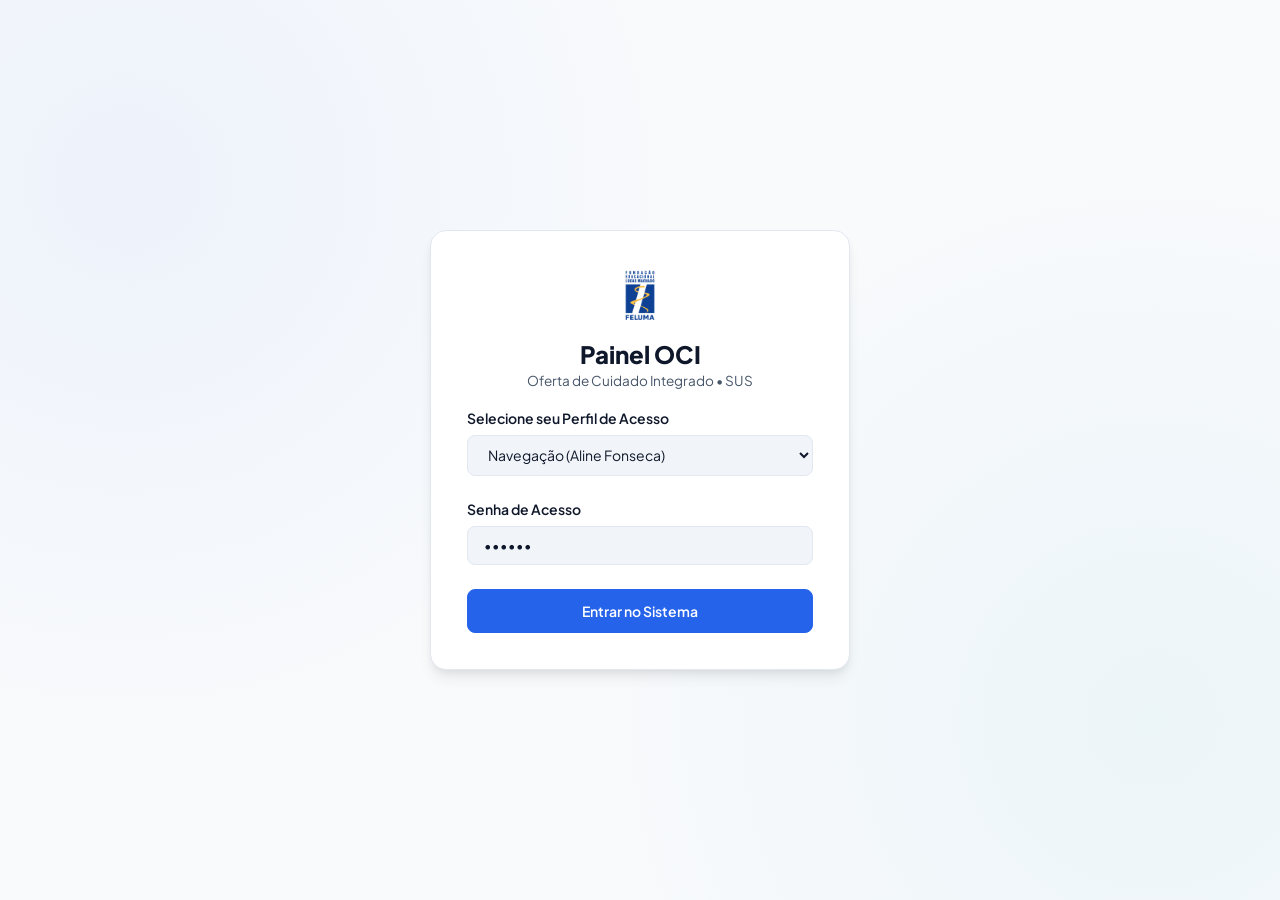
==== commit bcd17d46: "feat: atualiza layout da navegacao e remove arquivos obsoletos do medico" ====
--- a/index.html
+++ b/index.html
@@ -20,16 +20,12 @@
 
         <!-- Seletor de Perfis -->
         <div class="profile-tabs">
-            <button class="tab-btn active" data-profile="medico">
-                <svg viewBox="0 0 24 24" width="16" height="16" fill="currentColor"><path d="M12 2C6.48 2 2 6.48 2 12s4.48 10 10 10 10-4.48 10-10S17.52 2 12 2zm1 17h-2v-2h2v2zm2.07-7.75l-.9.92C13.45 12.9 13 13.5 13 15h-2v-.5c0-1.1.45-2.1 1.17-2.83l1.24-1.26c.37-.36.59-.86.59-1.41 0-1.1-.9-2-2-2s-2 .9-2 2H7c0-2.76 2.24-5 5-5s5 2.24 5 5c0 1.04-.42 1.99-1.07 2.75z"/></svg>
-                Médico
-            </button>
-            <button class="tab-btn" data-profile="navegacao">
+            <button class="tab-btn active" data-profile="navegacao">
                 <svg viewBox="0 0 24 24" width="16" height="16" fill="currentColor"><path d="M12 2L2 22h20L12 2zm0 3.99L19.53 19H4.47L12 5.99zM13 16h-2v2h2v-2zm0-6h-2v4h2v-4z"/></svg>
                 Navegação
             </button>
             <button class="tab-btn" data-profile="faturamento">
-                <svg viewBox="0 0 24 24" width="16" height="16" fill="currentColor"><path d="M21 18v1c0 1.1-.9 2-2 2H5c-1.11 0-2-.9-2-2V5c0-1.1.89-2 2-2h14c1.1 0 2 .9 2 2v1h-9c-1.11 0-2 .9-2 2v8c0 1.1.89 2 2 2h9zm-9-2h10V8H12v8zm4-2.5c-.83 0-1.5-.67-1.5-1.5s.67-1.5 1.5-1.5 1.5.67 1.5 1.5-.67 1.5-1.5 1.5z"/></svg>
+                <svg viewBox="0 0 24 24" width="16" height="16" fill="currentColor"><path d="M21 18v1c0 1.1-.9 2-2 2H5c-1.11 0-2-.9-2-2V5c0-1.1.89-2 2-2h14c1.1 0 2 .9 2 2v1h-9c-1.11 0-2-.9-2 2v8c0 1.1.89 2 2 2h9zm-9-2h10V8H12v8zm4-2.5c-.83 0-1.5-.67-1.5-1.5s.67-1.5 1.5-1.5 1.5.67 1.5 1.5-.67 1.5-1.5 1.5z"/></svg>
                 Faturamento
             </button>
         </div>
@@ -42,121 +38,128 @@
 
         <!-- Informações do Usuário Ativo -->
         <div class="user-badge">
-            <div class="user-avatar" id="avatar-sigla">DR</div>
+            <div class="user-avatar" id="avatar-sigla">AF</div>
             <div class="user-info">
-                <span class="user-name">Dr. Fernando Silva</span>
-                <span class="user-role">Médico Prestador</span>
+                <span class="user-name">Aline Fonseca</span>
+                <span class="user-role">Navegação de Cuidados</span>
             </div>
             <button class="btn btn-sm btn-logout" id="btn-logout" style="margin-left: 0.75rem; background-color: var(--danger-glow); color: var(--danger); border-color: var(--danger); font-size: 0.7rem; padding: 0.25rem 0.5rem;">
                 Sair
             </button>
-        </div>
+        </div>   </div>
     </header>
 
     <!-- Main Content -->
     <main>
         
         <!-- VISÃO 1: MÉDICO -->
-        <section id="view-medico" class="view-section active">
-            <div class="section-header">
-                <div class="section-title">
-                    <h2>Meus Atendimentos</h2>
-                    <p>Selecione um atendimento realizado no SoulMV (Oracle) para incluir o paciente em uma linha de cuidado OCI do SUS.</p>
-                </div>
-            </div>
-
-            <!-- Stats Rápidos -->
-            <div class="stats-grid">
-                <div class="stat-card blue">
-                    <div class="stat-icon">
-                        <svg viewBox="0 0 24 24" fill="currentColor"><path d="M19 3H5c-1.1 0-2 .9-2 2v14c0 1.1.9 2 2 2h14c1.1 0 2-.9 2-2V5c0-1.1-.9-2-2-2zm-2 10h-4v4h-2v-4H7v-2h4V7h2v4h4v2z"/></svg>
-                    </div>
-                    <div class="stat-info">
-                        <div class="stat-value" id="stat-medico-pendentes">0</div>
-                        <div class="stat-label">Atendimentos Sem OCI</div>
-                    </div>
-                </div>
-            </div>
-
-            <!-- Filtros -->
-            <div class="actions-bar">
-                <div class="filters" style="display:flex; gap:0.75rem; flex-wrap:wrap; align-items:center;">
-                    <input type="text" id="search-medico" class="search-input" placeholder="Buscar por paciente ou atendimento..." oninput="resetPageMedicoAndRender()">
-                    <div style="display:inline-flex; align-items:center; gap:0.5rem; font-size:0.85rem; color:var(--text-secondary);">
-                        <label for="medico-date-start">Período de:</label>
-                        <input type="date" id="medico-date-start" class="select-input" style="padding:0.4rem 0.6rem;" onchange="resetPageMedicoAndRender()">
-                        <label for="medico-date-end">até:</label>
-                        <input type="date" id="medico-date-end" class="select-input" style="padding:0.4rem 0.6rem;" onchange="resetPageMedicoAndRender()">
-                    </div>
-                </div>
-            </div>
-
-            <!-- Tabela de Atendimentos -->
-            <div class="table-container">
-                <table>
-                    <thead>
-                        <tr>
-                            <th>Nº Atendimento (SoulMV)</th>
-                            <th>Unidade</th>
-                            <th>Data Atend.</th>
-                            <th>Prontuário</th>
-                            <th>Paciente</th>
-                            <th>Especialidade</th>
-                            <th>Status OCI</th>
-                            <th>Ações</th>
-                        </tr>
-                    </thead>
-                    <tbody id="table-medico-body">
-                        <!-- Gerado Dinamicamente -->
-                    </tbody>
-                </table>
-            </div>
-            <!-- Paginação do Médico -->
-            <div id="medico-pagination" class="pagination-container">
-                <!-- Gerado dinamicamente via JS -->
-            </div>
-        </section>
-
         <!-- VISÃO 2: NAVEGAÇÃO -->
-        <section id="view-navegacao" class="view-section">
+        <section id="view-navegacao" class="view-section active">
             <div class="section-header">
                 <div class="section-title">
                     <h2>Navegação de Pacientes (Linha de Cuidado OCI)</h2>
-                    <p>Acompanhe os procedimentos solicitados pelos médicos, realize os agendamentos e registre a data de conclusão.</p>
-                </div>
-            </div>
-
-            <div class="stats-grid">
-                <div class="stat-card info">
-                    <div class="stat-icon">
-                        <svg viewBox="0 0 24 24" fill="currentColor"><path d="M16 11c1.66 0 2.99-1.34 2.99-3S17.66 5 16 5c-1.66 0-3 1.34-3 3s1.34 3 3 3zm-8 0c1.66 0 2.99-1.34 2.99-3S9.66 5 8 5C6.34 5 5 6.34 5 8s1.34 3 3 3zm0 2c-2.33 0-7 1.17-7 3.5V19h14v-2.5c0-2.33-4.67-3.5-7-3.5zm8 0c-.29 0-.62.02-.97.05 1.16.84 1.97 1.97 1.97 3.45V19h6v-2.5c0-2.33-4.67-3.5-7-3.5z"/></svg>
-                    </div>
-                    <div class="stat-info">
-                        <div class="stat-value" id="stat-navegacao-ativas">0</div>
-                        <div class="stat-label">Pacientes Ativos em OCI</div>
-                    </div>
-                </div>
-            </div>
-
-            <div class="actions-bar">
-                <div class="filters" style="display:flex; gap:0.75rem; flex-wrap:wrap; align-items:center;">
-                    <input type="text" id="search-navegacao" class="search-input" placeholder="Buscar por paciente ou código OCI..." oninput="resetPageNavegacaoAndRender()">
-                    <div style="display:inline-flex; align-items:center; gap:0.5rem; font-size:0.85rem; color:var(--text-secondary);">
-                        <label for="navegacao-date-start">Inclusão OCI de:</label>
-                        <input type="date" id="navegacao-date-start" class="select-input" style="padding:0.4rem 0.6rem;" onchange="resetPageNavegacaoAndRender()">
-                        <label for="navegacao-date-end">até:</label>
-                        <input type="date" id="navegacao-date-end" class="select-input" style="padding:0.4rem 0.6rem;" onchange="resetPageNavegacaoAndRender()">
-                    </div>
-                </div>
-            </div>
-
-            <!-- Grade de Cartões de Navegação -->
-            <div class="kanban-board" id="navegacao-cards">
-                <!-- Gerado Dinamicamente -->
-            </div>
-            <!-- Paginação da Navegação -->
-            <div id="navegacao-pagination" class="pagination-container">
-                <!-- Gerado dinamicamente via JS -->
+                    <p>Gerencie a inclusão de novos pacientes a partir de atendimentos do SoulMV e acompanhe as linhas de cuidado ativas.</p>
+                </div>
+            </div>
+
+            <!-- Sub-abas da Navegação -->
+            <div class="sub-tabs" style="display: flex; gap: 0.5rem; margin-bottom: 1.5rem; border-bottom: 2px solid var(--border-color); padding-bottom: 0.5rem;">
+                <button class="btn btn-sm sub-tab-btn active" id="subtab-btn-acompanhamento" onclick="switchNavegacaoTab('acompanhamento')" style="font-weight: 700;">
+                    📋 Pacientes em Acompanhamento
+                </button>
+                <button class="btn btn-sm sub-tab-btn" id="subtab-btn-inclusao" onclick="switchNavegacaoTab('inclusao')" style="font-weight: 700;">
+                    ➕ Incluir Paciente (SoulMV)
+                </button>
+            </div>
+
+            <!-- SUB-ABA 1: ACOMPANHAMENTO (KANBAN) -->
+            <div id="subtab-content-acompanhamento" class="subtab-content">
+                <div class="stats-grid">
+                    <div class="stat-card info">
+                        <div class="stat-icon">
+                            <svg viewBox="0 0 24 24" fill="currentColor"><path d="M16 11c1.66 0 2.99-1.34 2.99-3S17.66 5 16 5c-1.66 0-3 1.34-3 3s1.34 3 3 3zm-8 0c1.66 0 2.99-1.34 2.99-3S9.66 5 8 5C6.34 5 5 6.34 5 8s1.34 3 3 3zm0 2c-2.33 0-7 1.17-7 3.5V19h14v-2.5c0-2.33-4.67-3.5-7-3.5zm8 0c-.29 0-.62.02-.97.05 1.16.84 1.97 1.97 1.97 3.45V19h6v-2.5c0-2.33-4.67-3.5-7-3.5z"/></svg>
+                        </div>
+                        <div class="stat-info">
+                            <div class="stat-value" id="stat-navegacao-ativas">0</div>
+                            <div class="stat-label">Pacientes Ativos em OCI</div>
+                        </div>
+                    </div>
+                </div>
+
+                <div class="actions-bar">
+                    <div class="filters" style="display:flex; gap:0.75rem; flex-wrap:wrap; align-items:center;">
+                        <input type="text" id="search-navegacao" class="search-input" placeholder="Buscar por paciente ou código OCI..." oninput="resetPageNavegacaoAndRender()">
+                        <div style="display:inline-flex; align-items:center; gap:0.5rem; font-size:0.85rem; color:var(--text-secondary);">
+                            <label for="navegacao-date-start">Inclusão OCI de:</label>
+                            <input type="date" id="navegacao-date-start" class="select-input" style="padding:0.4rem 0.6rem;" onchange="resetPageNavegacaoAndRender()">
+                            <label for="navegacao-date-end">até:</label>
+                            <input type="date" id="navegacao-date-end" class="select-input" style="padding:0.4rem 0.6rem;" onchange="resetPageNavegacaoAndRender()">
+                        </div>
+                    </div>
+                </div>
+
+                <!-- Grade de Cartões de Navegação -->
+                <div class="kanban-board" id="navegacao-cards">
+                    <!-- Gerado Dinamicamente -->
+                </div>
+                <!-- Paginação da Navegação -->
+                <div id="navegacao-pagination" class="pagination-container">
+                    <!-- Gerado dinamicamente via JS -->
+                </div>
+            </div>
+
+            <!-- SUB-ABA 2: INCLUSÃO (ATENDIMENTOS SOULMV) -->
+            <div id="subtab-content-inclusao" class="subtab-content" style="display: none;">
+                <div class="stats-grid">
+                    <div class="stat-card blue">
+                        <div class="stat-icon">
+                            <svg viewBox="0 0 24 24" fill="currentColor"><path d="M19 3H5c-1.1 0-2 .9-2 2v14c0 1.1.9 2 2 2h14c1.1 0 2-.9 2-2V5c0-1.1-.9-2-2-2zm-2 10h-4v4h-2v-4H7v-2h4V7h2v4h4v2z"/></svg>
+                        </div>
+                        <div class="stat-info">
+                            <div class="stat-value" id="stat-inclusao-pendentes">0</div>
+                            <div class="stat-label">Atendimentos Sem OCI</div>
+                        </div>
+                    </div>
+                </div>
+
+                <!-- Filtros -->
+                <div class="actions-bar">
+                    <div class="filters" style="display:flex; gap:0.75rem; flex-wrap:wrap; align-items:center;">
+                        <input type="text" id="search-inclusao" class="search-input" placeholder="Buscar por paciente, atendimento ou médico..." oninput="resetPageInclusaoAndRender()">
+                        <div style="display:inline-flex; align-items:center; gap:0.5rem; font-size:0.85rem; color:var(--text-secondary);">
+                            <label for="inclusao-date-start">Período de:</label>
+                            <input type="date" id="inclusao-date-start" class="select-input" style="padding:0.4rem 0.6rem;" onchange="resetPageInclusaoAndRender()">
+                            <label for="inclusao-date-end">até:</label>
+                            <input type="date" id="inclusao-date-end" class="select-input" style="padding:0.4rem 0.6rem;" onchange="resetPageInclusaoAndRender()">
+                        </div>
+                    </div>
+                </div>
+
+                <!-- Tabela de Atendimentos -->
+                <div class="table-container">
+                    <table>
+                        <thead>
+                            <tr>
+                                <th>Nº Atendimento (SoulMV)</th>
+                                <th>Unidade</th>
+                                <th>Data Atend.</th>
+                                <th>Prontuário</th>
+                                <th>Paciente</th>
+                                <th>Médico Atendimento</th>
+                                <th>Especialidade</th>
+                                <th>Status OCI</th>
+                                <th>Ações</th>
+                            </tr>
+                        </thead>
+                        <tbody id="table-inclusao-body">
+                            <!-- Gerado Dinamicamente -->
+                        </tbody>
+                    </table>
+                </div>
+                <!-- Paginação da Inclusão -->
+                <div id="inclusao-pagination" class="pagination-container">
+                    <!-- Gerado dinamicamente via JS -->
+                </div>
             </div>
         </section>
 
@@ -261,12 +264,12 @@
         <button class="btn btn-sm" style="margin-top:0.75rem; background-color:var(--danger-glow); color:#f87171; border-color:var(--danger);" onclick="resetSimulador()">Reiniciar Protótipo (Limpar Dados)</button>
     </footer>
 
-    <!-- MODAL 1: INCLUSÃO DE OCI (MÉDICO) -->
+    <!-- MODAL 1: INCLUSÃO DE OCI (NAVEGAÇÃO) -->
     <div id="modal-oci" class="modal-overlay">
         <div class="modal-content">
             <div class="modal-header">
                 <div class="modal-title">
-                    <h3>Prescrever Oferta de Cuidado Integrado (OCI)</h3>
+                    <h3>Iniciar Oferta de Cuidado Integrado (OCI)</h3>
                 </div>
                 <button class="modal-close">&times;</button>
             </div>
@@ -291,7 +294,7 @@
                             <span id="modal-paciente-cns">00000000000000</span>
                         </div>
                     </div>
-
+ 
                     <!-- Seleção do tipo de OCI -->
                     <div class="form-group">
                         <label for="select-oci-tipo">Selecionar Linha de Cuidado OCI</label>
@@ -300,6 +303,12 @@
                         </select>
                     </div>
 
+                    <!-- Médico Responsável pela Inclusão -->
+                    <div class="form-group">
+                        <label for="input-medico-responsavel">Médico Responsável pela Inclusão <span style="color: var(--danger);">*</span></label>
+                        <input type="text" id="input-medico-responsavel" class="select-input" placeholder="Informe o médico responsável..." required style="width:100%;">
+                    </div>
+ 
                     <!-- Checklist de Procedimentos -->
                     <div class="form-group">
                         <label>Checklist de Procedimentos Secundários</label>
@@ -318,7 +327,7 @@
             </form>
         </div>
     </div>
-
+ 
     <!-- MODAL 2: ACOMPANHAMENTO DA NAVEGAÇÃO -->
     <div id="modal-acompanhar" class="modal-overlay">
         <div class="modal-content">
@@ -338,12 +347,16 @@
                         <label>Linha de Cuidado</label>
                         <span id="acomp-oci-nome">-</span>
                     </div>
-                    <div class="info-item" style="grid-column: span 2;">
-                        <label>Data de Inclusão da OCI</label>
+                    <div class="info-item">
+                        <label>Data de Inclusão</label>
                         <span id="acomp-dt-criacao">-</span>
                     </div>
-                </div>
-
+                    <div class="info-item">
+                        <label>Médico Responsável</label>
+                        <span id="acomp-medico-responsavel">-</span>
+                    </div>
+                </div>
+ 
                 <div style="font-size:0.875rem; font-weight:700; margin-bottom:0.75rem; color:var(--text-secondary); text-transform:uppercase;">
                     Procedimentos da Linha
                 </div>
@@ -370,6 +383,15 @@
                 <input type="hidden" id="exec-proc-index">
                 <div class="modal-body">
                     <p style="font-size: 0.9rem; font-weight: 600; margin-bottom: 1rem;" id="exec-proc-nome">-</p>
+                    
+                    <!-- Alerta de Pendência do Faturamento -->
+                    <div class="alert-box alert-box-warning" id="pendencia-alerta-box" style="display:none; background-color: var(--warning-glow); border: 1px solid var(--warning); color: #854d0e; margin-bottom: 1rem; padding: 0.75rem; border-radius: 0.5rem; font-size: 0.8rem; align-items: flex-start; gap: 0.5rem;">
+                        <svg viewBox="0 0 24 24" width="16" height="16" fill="currentColor" style="flex-shrink: 0; margin-top: 2px;"><path d="M12 2C6.48 2 2 6.48 2 12s4.48 10 10 10 10-4.48 10-10S17.52 2 12 2zm1 15h-2v-6h2v6zm0-8h-2V7h2v2z"/></svg>
+                        <div>
+                            <strong style="display: block; margin-bottom: 0.15rem;">Pendência do Faturamento:</strong>
+                            <span id="pendencia-alerta-texto">-</span>
+                        </div>
+                    </div>
                     
                     <div class="form-group">
                         <label for="select-exec-status">Status do Procedimento</label>
@@ -514,8 +536,8 @@
                     
                     <div style="display: grid; grid-template-columns: repeat(2, 1fr); gap: 1rem; margin-bottom: 1.5rem;">
                         <div class="form-group" style="margin-bottom:0;">
-                            <label for="remessa-id-input">Número do Lote/Remessa</label>
-                            <input type="text" id="remessa-id-input" class="select-input" required readonly>
+                            <label for="remessa-id-select">Número do Lote/Remessa</label>
+                            <select id="remessa-id-select" class="select-input" required></select>
                         </div>
                         <div class="form-group" style="margin-bottom:0;">
                             <label for="remessa-competencia-input">Competência SUS</label>
@@ -714,7 +736,6 @@
                 <div class="form-group">
                     <label for="login-username">Selecione seu Perfil de Acesso</label>
                     <select id="login-username" class="select-input" required style="width: 100%;">
-                        <option value="medico">Médico (Dr. Fernando Silva)</option>
                         <option value="navegacao">Navegação (Aline Fonseca)</option>
                         <option value="faturamento">Faturamento (Lucas Mendes)</option>
                     </select>
@@ -864,7 +885,7 @@
                 <p style="font-size:0.8rem; color:var(--text-secondary); margin-bottom:1.25rem;">
                     Abaixo estão consolidadas todas as contas de pacientes e procedimentos secundários enviados em lotes de remessa SUS, agrupados por linha de cuidado (OCI).
                 </p>
-                <div id="consolidado-ocis-container" style="display: flex; flex-direction: column; gap: 1.25rem; max-height: 450px; overflow-y: auto;">
+                <div id="consolidado-ocis-container" style="display: flex; flex-direction: column; gap: 1.25rem; max-height: 600px; overflow-y: auto;">
                     <!-- Gerado dinamicamente via JS -->
                 </div>
             </div>
@@ -900,6 +921,73 @@
         </div>
     </div>
 
+    <!-- MODAL 11: ENVIAR PARA O SUS E ASSOCIAR LOTE -->
+    <div id="modal-enviar-sus" class="modal-overlay" style="z-index: 1100;">
+        <div class="modal-content" style="max-width: 450px;">
+            <div class="modal-header">
+                <div class="modal-title">
+                    <h3>Enviar para o SUS / Faturar Exame</h3>
+                </div>
+                <button class="modal-close" onclick="closeModal('modal-enviar-sus')">&times;</button>
+            </div>
+            <form id="form-enviar-sus">
+                <input type="hidden" id="env-sus-paciente-id">
+                <input type="hidden" id="env-sus-proc-index">
+                <div class="modal-body">
+                    <div style="background-color: var(--bg-tertiary); border: 1px solid var(--border-color); border-radius: 0.5rem; padding: 0.75rem; margin-bottom: 1.25rem;">
+                        <p style="font-size:0.875rem;">Paciente: <strong id="env-sus-paciente-nome">-</strong></p>
+                        <p style="font-size:0.8rem; color:var(--text-secondary); margin-top:0.25rem;">Procedimento: <strong id="env-sus-proc-nome">-</strong></p>
+                    </div>
+
+                    <div class="form-group">
+                        <label for="env-sus-lote-select">Selecione o Lote de Remessa SUS</label>
+                        <select id="env-sus-lote-select" class="select-input" required></select>
+                    </div>
+
+                    <div class="form-group" id="env-sus-competencia-group">
+                        <label for="env-sus-competencia-select">Competência SUS (para Lote Novo)</label>
+                        <select id="env-sus-competencia-select" class="select-input" required></select>
+                    </div>
+                </div>
+                <div class="modal-footer">
+                    <button type="button" class="btn" onclick="closeModal('modal-enviar-sus')">Cancelar</button>
+                    <button type="submit" class="btn btn-primary">Faturar e Associar ao Lote</button>
+                </div>
+            </form>
+        </div>
+    </div>
+    <!-- MODAL 12: REGISTRAR ALERTA DE PENDÊNCIA (FATURAMENTO -> NAVEGAÇÃO) -->
+    <div id="modal-pendencia" class="modal-overlay" style="z-index: 1100;">
+        <div class="modal-content" style="max-width: 450px;">
+            <div class="modal-header">
+                <div class="modal-title">
+                    <h3>Registrar Pendência na Navegação</h3>
+                </div>
+                <button class="modal-close" onclick="closeModal('modal-pendencia')">&times;</button>
+            </div>
+            <form id="form-pendencia-proc">
+                <input type="hidden" id="pend-paciente-id">
+                <input type="hidden" id="pend-proc-index">
+                <div class="modal-body">
+                    <div style="background-color: var(--bg-tertiary); border: 1px solid var(--border-color); border-radius: 0.5rem; padding: 0.75rem; margin-bottom: 1.25rem;">
+                        <p style="font-size:0.875rem;">Paciente: <strong id="pend-paciente-nome">-</strong></p>
+                        <p style="font-size:0.8rem; color:var(--text-secondary); margin-top:0.25rem;">Procedimento: <strong id="pend-proc-nome">-</strong></p>
+                    </div>
+                    <div class="form-group">
+                        <label for="input-pendencia-descricao">Descreva a Pendência <span style="color: var(--danger);">*</span></label>
+                        <textarea id="input-pendencia-descricao" rows="4" required
+                            style="width: 100%; padding: 0.6rem 0.75rem; border: 1px solid var(--border-color); border-radius: 6px; font-size: 0.85rem; background: var(--bg-secondary); color: var(--text-primary); resize: vertical; font-family: inherit;"
+                            placeholder="Ex: Falta preencher a data correta da biópsia ou o laudo do exame no prontuário..."></textarea>
+                    </div>
+                </div>
+                <div class="modal-footer">
+                    <button type="button" class="btn" onclick="closeModal('modal-pendencia')">Cancelar</button>
+                    <button type="submit" class="btn btn-primary" style="background-color: var(--warning); border-color: var(--warning);">Enviar para Navegação</button>
+                </div>
+            </form>
+        </div>
+    </div>
+
     <script src="app.js"></script>
 </body>
 </html>
--- a/style.css
+++ b/style.css
@@ -1110,3 +1110,14 @@
 #modal-panorama-geral table {
     width: 100%;
 }
+
+.evolution-timeline .step.pending {
+    background-color: var(--warning-glow);
+    border-color: var(--warning);
+    color: var(--warning);
+    box-shadow: 0 0 6px var(--warning-glow);
+}
+
+.evolution-timeline .step-line.pending {
+    background-color: var(--warning);
+}
